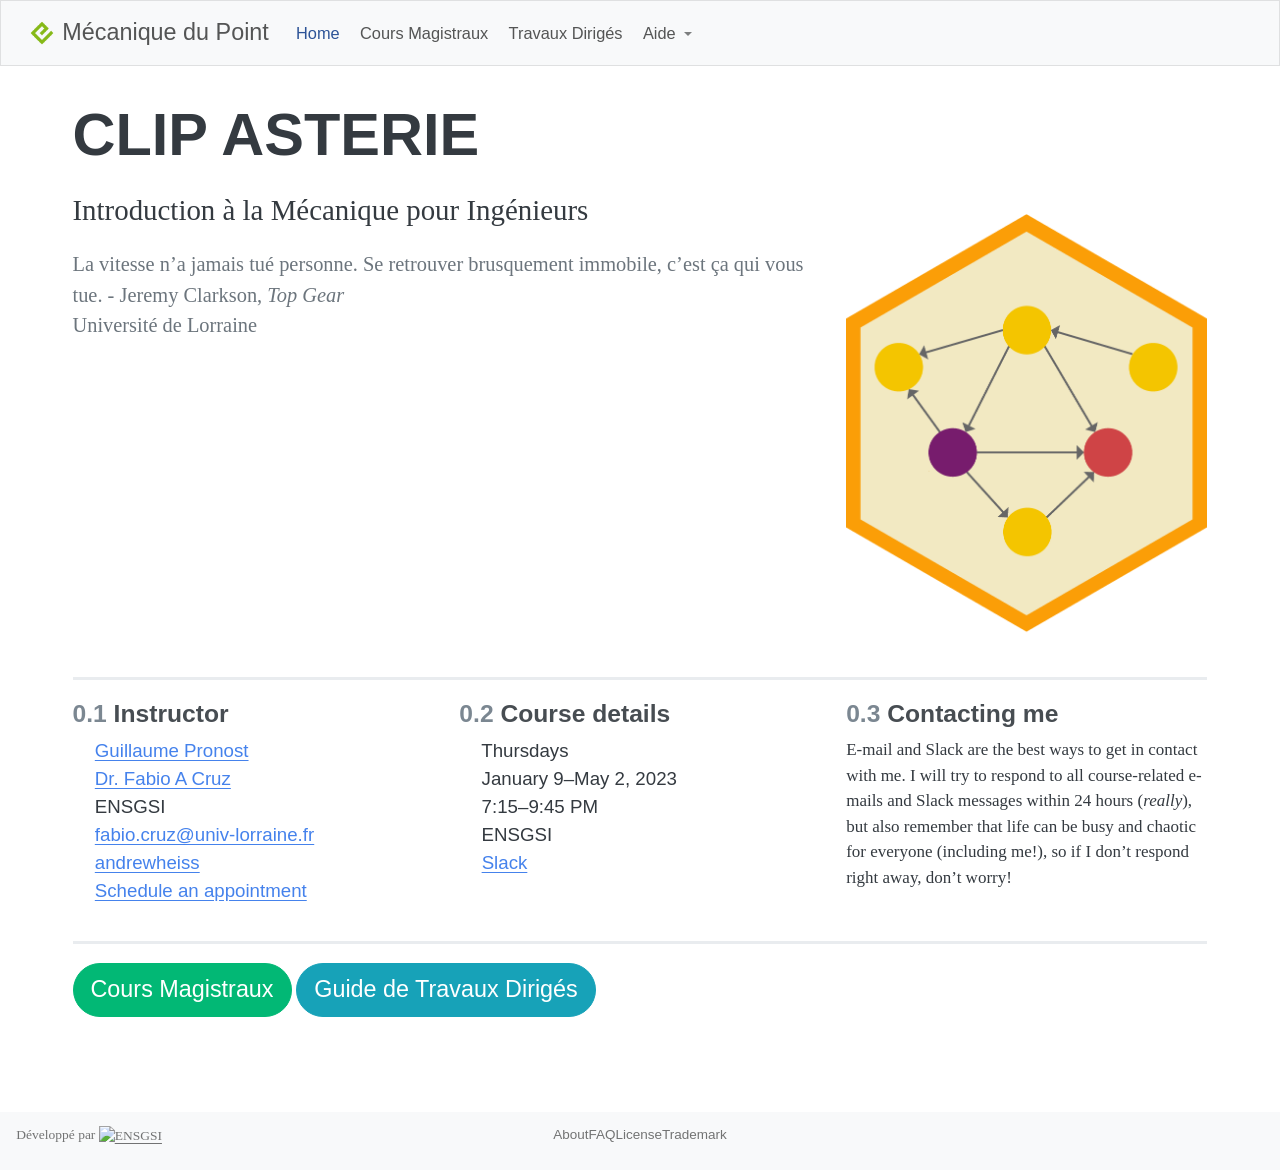
==== docs/index.html @ 72ef1704 "hello world" ====
<!DOCTYPE html>
<html xmlns="http://www.w3.org/1999/xhtml" lang="en" xml:lang="en"><head>

<meta charset="utf-8">
<meta name="generator" content="quarto-1.10.18">

<meta name="viewport" content="width=device-width, initial-scale=1.0, user-scalable=yes">


<title>CLIP ASTERIE – Mécanique du Point</title>
<style>
/* Default styles provided by pandoc.
** See https://pandoc.org/MANUAL.html#variables-for-html for config info.
*/
span.smallcaps{font-variant: small-caps;}
div.columns{display: flex; gap: 1.5em;}
div.column{flex: auto;}
@media screen {
div.columns{gap: min(4vw, 1.5em);}
div.column{overflow-x: auto;}
}
div.hanging-indent{margin-left: 1.5em; text-indent: -1.5em;}
ul.task-list{list-style: none;}
ul.task-list li input[type="checkbox"] {
  width: 0.8em;
  margin: 0 0.8em 0.2em -1em; /* quarto-specific, see https://github.com/quarto-dev/quarto-cli/issues/4556 */ 
  vertical-align: middle;
}
</style>


<script src="site_libs/quarto-nav/quarto-nav.js"></script>
<script src="site_libs/quarto-nav/headroom.min.js"></script>
<script src="site_libs/clipboard/clipboard.min.js"></script>
<script src="site_libs/quarto-search/autocomplete.umd.js"></script>
<script src="site_libs/quarto-search/fuse.min.js"></script>
<script src="site_libs/quarto-search/quarto-search.js"></script>
<meta name="quarto:offset" content="./">
<script src="site_libs/quarto-html/quarto.js" type="module"></script>
<script src="site_libs/quarto-html/tabsets/tabsets.js" type="module"></script>
<script src="site_libs/quarto-html/popper.min.js"></script>
<script src="site_libs/quarto-html/tippy.umd.min.js"></script>
<script src="site_libs/quarto-html/anchor.min.js"></script>
<link href="site_libs/quarto-html/tippy.css" rel="stylesheet">
<link href="site_libs/quarto-html/quarto-syntax-highlighting-64a204ab8560d761af7679ceaba22944.css" rel="stylesheet" id="quarto-text-highlighting-styles">
<script src="site_libs/bootstrap/bootstrap.min.js"></script>
<link href="site_libs/bootstrap/bootstrap-icons.css" rel="stylesheet">
<link href="site_libs/bootstrap/bootstrap-a97b7566ed80122a2d2501afb84cc02a.min.css" rel="stylesheet" append-hash="true" id="quarto-bootstrap" data-mode="light">
<link href="site_libs/quarto-contrib/fontawesome6-0.1.0/all.css" rel="stylesheet">
<link href="site_libs/quarto-contrib/fontawesome6-0.1.0/latex-fontsize.css" rel="stylesheet">
<script id="quarto-search-options" type="application/json">{
  "location": "navbar",
  "copy-button": false,
  "collapse-after": 3,
  "panel-placement": "end",
  "type": "overlay",
  "limit": 50,
  "keyboard-shortcut": [
    "f",
    "/",
    "s"
  ],
  "language": {
    "search-no-results-text": "No results",
    "search-matching-documents-text": "matching documents",
    "search-copy-link-title": "Copy link to search",
    "search-hide-matches-text": "Hide additional matches",
    "search-more-match-text": "more match in this document",
    "search-more-matches-text": "more matches in this document",
    "search-clear-button-title": "Clear",
    "search-text-placeholder": "",
    "search-detached-cancel-button-title": "Cancel",
    "search-submit-button-title": "Submit",
    "search-label": "Search"
  }
}</script>
<script>
window.MathJax = {
  loader: {
    load: ['[tex]/physics']
  },
  tex: {
    packages: {'[+]': ['physics']}
  }
};
</script>    


</head>

<body class="nav-fixed quarto-light">

<div id="quarto-search-results"></div>
  <header id="quarto-header" class="headroom fixed-top">
    <nav class="navbar navbar-expand-lg " data-bs-theme="dark">
      <div class="navbar-container container-fluid">
      <div class="navbar-brand-container mx-auto">
    <a href="./index.html" class="navbar-brand navbar-brand-logo">
    <img src="./cover.png" alt="Quarto logo." class="navbar-logo light-content">
    <img src="./cover.png" alt="Quarto logo." class="navbar-logo dark-content">
    </a>
    <a class="navbar-brand" href="./index.html">
    <span class="navbar-title">Mécanique du Point</span>
    </a>
  </div>
            <div id="quarto-search" class="" title="Search"></div>
          <button class="navbar-toggler" type="button" data-bs-toggle="collapse" data-bs-target="#navbarCollapse" aria-controls="navbarCollapse" role="menu" aria-expanded="false" aria-label="Toggle navigation" onclick="if (window.quartoToggleHeadroom) { window.quartoToggleHeadroom(); }">
  <span class="navbar-toggler-icon"></span>
</button>
          <div class="collapse navbar-collapse" id="navbarCollapse">
            <ul class="navbar-nav navbar-nav-scroll me-auto">
  <li class="nav-item">
    <a class="nav-link active" href="./index.html" aria-current="page"> 
<span class="menu-text">Home</span></a>
  </li>  
  <li class="nav-item">
    <a class="nav-link" href="./CM.html"> 
<span class="menu-text">Cours Magistraux</span></a>
  </li>  
  <li class="nav-item">
    <a class="nav-link" href="./TD.html"> 
<span class="menu-text">Travaux Dirigés</span></a>
  </li>  
  <li class="nav-item dropdown ">
    <a class="nav-link dropdown-toggle" href="#" id="nav-menu-aide" role="link" data-bs-toggle="dropdown" aria-expanded="false">
 <span class="menu-text">Aide</span>
    </a>
    <ul class="dropdown-menu" aria-labelledby="nav-menu-aide">    
        <li class="dropdown-header">Report un Erreur</li>
        <li class="dropdown-header">Demandez une Question</li>
        <li class="dropdown-header">FAQ</li>
    </ul>
  </li>
</ul>
          </div> <!-- /navcollapse -->
            <div class="quarto-navbar-tools">
    <a href="https://twitter.com/fabbiocrux" title="Quarto Twitter" class="quarto-navigation-tool px-1" aria-label="Quarto Twitter"><i class="bi bi-twitter"></i></a>
    <a href="https://github.com/fabbiocrux/MdP" title="MdP GitHub" class="quarto-navigation-tool px-1" aria-label="MdP GitHub"><i class="bi bi-github"></i></a>
</div>
      </div> <!-- /container-fluid -->
    </nav>
</header>
<!-- content -->
<div id="quarto-content" class="quarto-container page-columns page-rows-contents page-layout-full page-navbar">
<!-- sidebar -->
<!-- margin-sidebar -->
    <div id="quarto-margin-sidebar" class="sidebar margin-sidebar zindex-bottom">
        
    </div>
<!-- main -->
<main class="content column-page" id="quarto-document-content"><header id="title-block-header" class="quarto-title-block"><h1 class="course-title title display-7">
             CLIP ASTERIE
         </h1></header>

<div class="grid title-block">
     <div class="course-details-title-block g-col-12 g-col-sm-8 order-2 order-sm-1 text-center text-sm-start">
         
         <div class="course-subtitle">
             <p>Introduction à la Mécanique pour Ingénieurs</p>
         </div>
         <div class="course-meta">
             <p></p><p>La vitesse n’a jamais tué personne. Se retrouver brusquement immobile, c’est ça qui vous tue. - Jeremy Clarkson, <em>Top Gear</em><br> Université de Lorraine</p><p></p>
         </div>
     </div>
     <div class="g-col-12 g-col-sm-4 order-1 order-sm-2">
       <div class="grid" style="--bs-columns: 5;">
         <div class="g-col-1 g-col-sm-0"></div>
         <div class="g-col-3 g-col-sm-5"><img src="./assets/img/logo-mdp.png" class="img-fluid"></div>
         <div class="g-col-1 g-col-sm-0"></div>
       </div>
     </div>
 </div>


<div class="hero-banner">
<div class="content-block">
<div class="hero-text">
<div class="grid course-details">
<section id="instructor" class="level3 g-col-12 g-col-sm-6 g-col-md-4" data-number="0.1">
<h3 data-number="0.1" class="anchored" data-anchor-id="instructor"><span class="header-section-number">0.1</span> Instructor</h3>
<ul>
<li><i class="fa-solid fa-user" aria-label="user"></i> &nbsp; <a href="https://www.andrewheiss.com">Guillaume Pronost</a></li>
<li><i class="fa-solid fa-user" aria-label="user"></i> &nbsp; <a href="https://www.andrewheiss.com">Dr.&nbsp;Fabio A Cruz</a></li>
<li><i class="fa-solid fa-university" aria-label="university"></i> &nbsp; ENSGSI</li>
<li><i class="fa-solid fa-envelope" aria-label="envelope"></i> &nbsp; <a href="mailto:fabio.cruz@univ-lorraine.fr">fabio.cruz@univ-lorraine.fr</a></li>
<li><i class="fa-brands fa-twitter" aria-label="twitter"></i> &nbsp; <a href="https://www.twitter.com/andrewheiss">andrewheiss</a></li>
<li><i class="fa-solid fa-calendar-check" aria-label="calendar-check"></i> &nbsp; <a href="https://calendly.com/andrewheiss/">Schedule an appointment</a></li>
</ul>
</section>
<section id="course-details" class="level3 g-col-12 g-col-sm-6 g-col-md-4" data-number="0.2">
<h3 data-number="0.2" class="anchored" data-anchor-id="course-details"><span class="header-section-number">0.2</span> Course details</h3>
<ul>
<li><i class="fa-solid fa-calendar" aria-label="calendar"></i> &nbsp; Thursdays</li>
<li><i class="fa-solid fa-calendar-alt" aria-label="calendar-alt"></i> &nbsp; January 9–May 2, 2023</li>
<li><i class="fa-solid fa-clock" aria-label="clock"></i> &nbsp; 7:15–9:45 PM</li>
<li><i class="fa-solid fa-location-dot" aria-label="location-dot"></i> &nbsp; ENSGSI</li>
<li><i class="fa-brands fa-slack" aria-label="slack"></i> &nbsp; <a href="https://gsuevalsp2023.slack.com">Slack</a></li>
</ul>
</section>
<section id="contacting-me" class="level3 g-col-12 g-col-md-4 contact-policy" data-number="0.3">
<h3 data-number="0.3" class="anchored" data-anchor-id="contacting-me"><span class="header-section-number">0.3</span> Contacting me</h3>
<p>E-mail and Slack are the best ways to get in contact with me. I will try to respond to all course-related e-mails and Slack messages within 24 hours (<em>really</em>), but also remember that life can be busy and chaotic for everyone (including me!), so if I don’t respond right away, don’t worry!</p>
</section>
</div>
<div class="hero-buttons">
<p><a href="CM/" class="btn-action-primary btn-action btn btn-success btn-lg" role="button">Cours Magistraux</a> <a href="TD/" id="btn-guide" class="btn-action btn btn-info btn-lg" role="button">Guide de Travaux Dirigés</a></p>
</div>
</div>
<div class="hero-animation">

</div>
</div>
</div>



<a onclick="window.scrollTo(0, 0); return false;" role="button" id="quarto-back-to-top"><i class="bi bi-arrow-up"></i> Back to top</a></main> <!-- /main -->
<script id="quarto-html-after-body" type="application/javascript">
  window.document.addEventListener("DOMContentLoaded", function (event) {
    const icon = "";
    const anchorJS = new window.AnchorJS();
    anchorJS.options = {
      placement: 'right',
      icon: icon
    };
    anchorJS.add('.anchored');
    const isCodeAnnotation = (el) => {
      for (const clz of el.classList) {
        if (clz.startsWith('code-annotation-')) {                     
          return true;
        }
      }
      return false;
    }
    const onCopySuccess = function(e) {
      // button target
      const button = e.trigger;
      // don't keep focus
      button.blur();
      // flash "checked"
      button.classList.add('code-copy-button-checked');
      var currentTitle = button.getAttribute("title");
      button.setAttribute("title", "Copied!");
      let tooltip;
      if (window.bootstrap) {
        button.setAttribute("data-bs-toggle", "tooltip");
        button.setAttribute("data-bs-placement", "left");
        button.setAttribute("data-bs-title", "Copied!");
        tooltip = new bootstrap.Tooltip(button, 
          { trigger: "manual", 
            customClass: "code-copy-button-tooltip",
            offset: [0, -8]});
        tooltip.show();    
      }
      setTimeout(function() {
        if (tooltip) {
          tooltip.hide();
          button.removeAttribute("data-bs-title");
          button.removeAttribute("data-bs-toggle");
          button.removeAttribute("data-bs-placement");
        }
        button.setAttribute("title", currentTitle);
        button.classList.remove('code-copy-button-checked');
      }, 1000);
      // clear code selection
      e.clearSelection();
    }
    const getTextToCopy = function(trigger) {
      const outerScaffold = trigger.parentElement.cloneNode(true);
      const codeEl = outerScaffold.querySelector('code');
      for (const childEl of codeEl.children) {
        if (isCodeAnnotation(childEl)) {
          childEl.remove();
        }
      }
      return codeEl.innerText;
    }
    const clipboard = new window.ClipboardJS('.code-copy-button:not([data-in-quarto-modal])', {
      text: getTextToCopy
    });
    clipboard.on('success', onCopySuccess);
    if (window.document.getElementById('quarto-embedded-source-code-modal')) {
      const clipboardModal = new window.ClipboardJS('.code-copy-button[data-in-quarto-modal]', {
        text: getTextToCopy,
        container: window.document.getElementById('quarto-embedded-source-code-modal')
      });
      clipboardModal.on('success', onCopySuccess);
    }
      var localhostRegex = new RegExp(/^(?:http|https):\/\/localhost\:?[0-9]*\//);
      var mailtoRegex = new RegExp(/^mailto:/);
        var filterRegex = new RegExp('/' + window.location.host + '/');
      var isInternal = (href) => {
          return filterRegex.test(href) || localhostRegex.test(href) || mailtoRegex.test(href);
      }
      // Inspect non-navigation links and adorn them if external
     var links = window.document.querySelectorAll('a[href]:not(.nav-link):not(.navbar-brand):not(.toc-action):not(.sidebar-link):not(.sidebar-item-toggle):not(.pagination-link):not(.no-external):not([aria-hidden]):not(.dropdown-item):not(.quarto-navigation-tool):not(.about-link)');
      for (var i=0; i<links.length; i++) {
        const link = links[i];
        if (!isInternal(link.href)) {
          // undo the damage that might have been done by quarto-nav.js in the case of
          // links that we want to consider external
          if (link.dataset.originalHref !== undefined) {
            link.href = link.dataset.originalHref;
          }
        }
      }
    function tippyHover(el, contentFn, onTriggerFn, onUntriggerFn) {
      const config = {
        allowHTML: true,
        maxWidth: 500,
        delay: 100,
        arrow: false,
        appendTo: function(el) {
            return el.parentElement;
        },
        interactive: true,
        interactiveBorder: 10,
        theme: 'quarto',
        placement: 'bottom-start',
      };
      if (contentFn) {
        config.content = contentFn;
      }
      if (onTriggerFn) {
        config.onTrigger = onTriggerFn;
      }
      if (onUntriggerFn) {
        config.onUntrigger = onUntriggerFn;
      }
      window.tippy(el, config); 
    }
    const noterefs = window.document.querySelectorAll('a[role="doc-noteref"]');
    for (var i=0; i<noterefs.length; i++) {
      const ref = noterefs[i];
      tippyHover(ref, function() {
        // use id or data attribute instead here
        let href = ref.getAttribute('data-footnote-href') || ref.getAttribute('href');
        try { href = new URL(href).hash; } catch {}
        const id = href.replace(/^#\/?/, "");
        const note = window.document.getElementById(id);
        if (note) {
          return note.innerHTML;
        } else {
          return "";
        }
      });
    }
    const xrefs = window.document.querySelectorAll('a.quarto-xref');
    const processXRef = (id, note) => {
      // Strip column container classes
      const stripColumnClz = (el) => {
        el.classList.remove("page-full", "page-columns");
        if (el.children) {
          for (const child of el.children) {
            stripColumnClz(child);
          }
        }
      }
      stripColumnClz(note)
      if (id === null || id.startsWith('sec-')) {
        // Special case sections, only their first couple elements
        const container = document.createElement("div");
        if (note.children && note.children.length > 2) {
          container.appendChild(note.children[0].cloneNode(true));
          for (let i = 1; i < note.children.length; i++) {
            const child = note.children[i];
            if (child.tagName === "P" && child.innerText === "") {
              continue;
            } else {
              container.appendChild(child.cloneNode(true));
              break;
            }
          }
          if (window.Quarto?.typesetMath) {
            window.Quarto.typesetMath(container);
          }
          return container.innerHTML
        } else {
          if (window.Quarto?.typesetMath) {
            window.Quarto.typesetMath(note);
          }
          return note.innerHTML;
        }
      } else {
        // Remove any anchor links if they are present
        const anchorLink = note.querySelector('a.anchorjs-link');
        if (anchorLink) {
          anchorLink.remove();
        }
        if (window.Quarto?.typesetMath) {
          window.Quarto.typesetMath(note);
        }
        if (note.classList.contains("callout")) {
          return note.outerHTML;
        } else {
          return note.innerHTML;
        }
      }
    }
    for (var i=0; i<xrefs.length; i++) {
      const xref = xrefs[i];
      tippyHover(xref, undefined, function(instance) {
        instance.disable();
        let url = xref.getAttribute('href');
        let hash = undefined; 
        if (url.startsWith('#')) {
          hash = url;
        } else {
          try { hash = new URL(url).hash; } catch {}
        }
        if (hash) {
          const id = hash.replace(/^#\/?/, "");
          const note = window.document.getElementById(id);
          if (note !== null) {
            try {
              const html = processXRef(id, note.cloneNode(true));
              instance.setContent(html);
            } finally {
              instance.enable();
              instance.show();
            }
          } else {
            // See if we can fetch this
            fetch(url.split('#')[0])
            .then(res => res.text())
            .then(html => {
              const parser = new DOMParser();
              const htmlDoc = parser.parseFromString(html, "text/html");
              const note = htmlDoc.getElementById(id);
              if (note !== null) {
                const html = processXRef(id, note);
                instance.setContent(html);
              } 
            }).finally(() => {
              instance.enable();
              instance.show();
            });
          }
        } else {
          // See if we can fetch a full url (with no hash to target)
          // This is a special case and we should probably do some content thinning / targeting
          fetch(url)
          .then(res => res.text())
          .then(html => {
            const parser = new DOMParser();
            const htmlDoc = parser.parseFromString(html, "text/html");
            const note = htmlDoc.querySelector('main.content');
            if (note !== null) {
              // This should only happen for chapter cross references
              // (since there is no id in the URL)
              // remove the first header
              if (note.children.length > 0 && note.children[0].tagName === "HEADER") {
                note.children[0].remove();
              }
              const html = processXRef(null, note);
              instance.setContent(html);
            } 
          }).finally(() => {
            instance.enable();
            instance.show();
          });
        }
      }, function(instance) {
      });
    }
        let selectedAnnoteEl;
        const selectorForAnnotation = ( cell, annotation) => {
          let cellAttr = 'data-code-cell="' + cell + '"';
          let lineAttr = 'data-code-annotation="' +  annotation + '"';
          const selector = 'span[' + cellAttr + '][' + lineAttr + ']';
          return selector;
        }
        const selectCodeLines = (annoteEl) => {
          const doc = window.document;
          const targetCell = annoteEl.getAttribute("data-target-cell");
          const targetAnnotation = annoteEl.getAttribute("data-target-annotation");
          const annoteSpan = window.document.querySelector(selectorForAnnotation(targetCell, targetAnnotation));
          const lines = annoteSpan.getAttribute("data-code-lines").split(",");
          const lineIds = lines.map((line) => {
            return targetCell + "-" + line;
          })
          let top = null;
          let height = null;
          let parent = null;
          if (lineIds.length > 0) {
              //compute the position of the single el (top and bottom and make a div)
              const el = window.document.getElementById(lineIds[0]);
              top = el.offsetTop;
              height = el.offsetHeight;
              parent = el.parentElement.parentElement;
            if (lineIds.length > 1) {
              const lastEl = window.document.getElementById(lineIds[lineIds.length - 1]);
              const bottom = lastEl.offsetTop + lastEl.offsetHeight;
              height = bottom - top;
            }
            if (top !== null && height !== null && parent !== null) {
              // cook up a div (if necessary) and position it 
              let div = window.document.getElementById("code-annotation-line-highlight");
              if (div === null) {
                div = window.document.createElement("div");
                div.setAttribute("id", "code-annotation-line-highlight");
                div.style.position = 'absolute';
                parent.appendChild(div);
              }
              div.style.top = top - 2 + "px";
              div.style.height = height + 4 + "px";
              div.style.left = 0;
              let gutterDiv = window.document.getElementById("code-annotation-line-highlight-gutter");
              if (gutterDiv === null) {
                gutterDiv = window.document.createElement("div");
                gutterDiv.setAttribute("id", "code-annotation-line-highlight-gutter");
                gutterDiv.style.position = 'absolute';
                const codeCell = window.document.getElementById(targetCell);
                const gutter = codeCell.querySelector('.code-annotation-gutter');
                gutter.appendChild(gutterDiv);
              }
              gutterDiv.style.top = top - 2 + "px";
              gutterDiv.style.height = height + 4 + "px";
            }
            selectedAnnoteEl = annoteEl;
          }
        };
        const unselectCodeLines = () => {
          const elementsIds = ["code-annotation-line-highlight", "code-annotation-line-highlight-gutter"];
          elementsIds.forEach((elId) => {
            const div = window.document.getElementById(elId);
            if (div) {
              div.remove();
            }
          });
          selectedAnnoteEl = undefined;
        };
          // Handle positioning of the toggle
      window.addEventListener(
        "resize",
        throttle(() => {
          elRect = undefined;
          if (selectedAnnoteEl) {
            selectCodeLines(selectedAnnoteEl);
          }
        }, 10)
      );
      function throttle(fn, ms) {
      let throttle = false;
      let timer;
        return (...args) => {
          if(!throttle) { // first call gets through
              fn.apply(this, args);
              throttle = true;
          } else { // all the others get throttled
              if(timer) clearTimeout(timer); // cancel #2
              timer = setTimeout(() => {
                fn.apply(this, args);
                timer = throttle = false;
              }, ms);
          }
        };
      }
        // Attach click handler to the DT
        const annoteDls = window.document.querySelectorAll('dt[data-target-cell]');
        for (const annoteDlNode of annoteDls) {
          annoteDlNode.addEventListener('click', (event) => {
            const clickedEl = event.target;
            if (clickedEl !== selectedAnnoteEl) {
              unselectCodeLines();
              const activeEl = window.document.querySelector('dt[data-target-cell].code-annotation-active');
              if (activeEl) {
                activeEl.classList.remove('code-annotation-active');
              }
              selectCodeLines(clickedEl);
              clickedEl.classList.add('code-annotation-active');
            } else {
              // Unselect the line
              unselectCodeLines();
              clickedEl.classList.remove('code-annotation-active');
            }
          });
        }
    const findCites = (el) => {
      const parentEl = el.parentElement;
      if (parentEl) {
        const cites = parentEl.dataset.cites;
        if (cites) {
          return {
            el,
            cites: cites.split(' ')
          };
        } else {
          return findCites(el.parentElement)
        }
      } else {
        return undefined;
      }
    };
    var bibliorefs = window.document.querySelectorAll('a[role="doc-biblioref"]');
    for (var i=0; i<bibliorefs.length; i++) {
      const ref = bibliorefs[i];
      const citeInfo = findCites(ref);
      if (citeInfo) {
        tippyHover(citeInfo.el, function() {
          var popup = window.document.createElement('div');
          citeInfo.cites.forEach(function(cite) {
            var citeDiv = window.document.createElement('div');
            citeDiv.classList.add('hanging-indent');
            citeDiv.classList.add('csl-entry');
            var biblioDiv = window.document.getElementById('ref-' + cite);
            if (biblioDiv) {
              citeDiv.innerHTML = biblioDiv.innerHTML;
            }
            popup.appendChild(citeDiv);
          });
          return popup.innerHTML;
        });
      }
    }
  });
  </script>
</div> <!-- /content -->
<footer class="footer">
  <div class="nav-footer">
    <div class="nav-footer-left">
<p>Développé par <a href="https://www.ensgsi.univ-lorraine.fr/"><img src="https://raw.githubusercontent.com/fabbiocrux/Figures/main/Logos/ENSGSI/2022/Lorraine%20INP%20ENSGSI%20RS%20(couleur%2C%20CMJN).png" class="img-fluid" alt="ENSGSI" width="65"></a></p>
</div>   
    <div class="nav-footer-center">
      <ul class="footer-items list-unstyled">
    <li class="nav-item">
 About
  </li>  
    <li class="nav-item">
 FAQ
  </li>  
    <li class="nav-item">
 License
  </li>  
    <li class="nav-item">
 Trademark
  </li>  
</ul>
    </div>
    <div class="nav-footer-right">
      <ul class="footer-items list-unstyled">
    <li class="nav-item compact">
    <a class="nav-link" href="https://twitter.com/fabbiocrux">
      <i class="bi bi-twitter" role="img" aria-label="Quarto Twitter">
</i> 
    </a>
  </li>  
    <li class="nav-item compact">
    <a class="nav-link" href="https://github.com/quarto-dev/quarto-cli">
      <i class="bi bi-github" role="img" aria-label="Quarto GitHub">
</i> 
    </a>
  </li>  
    <li class="nav-item compact">
    <a class="nav-link" href="https://quarto.org/docs/blog/index.xml">
      <i class="bi bi-rss" role="img" aria-label="Quarto Blog RSS">
</i> 
    </a>
  </li>  
</ul>
    </div>
  </div>
</footer>




</body></html>
---- docs/site_libs/quarto-html/tippy.css ----
.tippy-box[data-animation=fade][data-state=hidden]{opacity:0}[data-tippy-root]{max-width:calc(100vw - 10px)}.tippy-box{position:relative;background-color:#333;color:#fff;border-radius:4px;font-size:14px;line-height:1.4;white-space:normal;outline:0;transition-property:transform,visibility,opacity}.tippy-box[data-placement^=top]>.tippy-arrow{bottom:0}.tippy-box[data-placement^=top]>.tippy-arrow:before{bottom:-7px;left:0;border-width:8px 8px 0;border-top-color:initial;transform-origin:center top}.tippy-box[data-placement^=bottom]>.tippy-arrow{top:0}.tippy-box[data-placement^=bottom]>.tippy-arrow:before{top:-7px;left:0;border-width:0 8px 8px;border-bottom-color:initial;transform-origin:center bottom}.tippy-box[data-placement^=left]>.tippy-arrow{right:0}.tippy-box[data-placement^=left]>.tippy-arrow:before{border-width:8px 0 8px 8px;border-left-color:initial;right:-7px;transform-origin:center left}.tippy-box[data-placement^=right]>.tippy-arrow{left:0}.tippy-box[data-placement^=right]>.tippy-arrow:before{left:-7px;border-width:8px 8px 8px 0;border-right-color:initial;transform-origin:center right}.tippy-box[data-inertia][data-state=visible]{transition-timing-function:cubic-bezier(.54,1.5,.38,1.11)}.tippy-arrow{width:16px;height:16px;color:#333}.tippy-arrow:before{content:"";position:absolute;border-color:transparent;border-style:solid}.tippy-content{position:relative;padding:5px 9px;z-index:1}
---- docs/site_libs/quarto-html/quarto-syntax-highlighting-64a204ab8560d761af7679ceaba22944.css ----
/* quarto syntax highlight colors */
:root {
  --quarto-hl-ot-color: #003B4F;
  --quarto-hl-at-color: #657422;
  --quarto-hl-ss-color: #20794D;
  --quarto-hl-an-color: #5E5E5E;
  --quarto-hl-fu-color: #4758AB;
  --quarto-hl-st-color: #20794D;
  --quarto-hl-cf-color: #003B4F;
  --quarto-hl-op-color: #5E5E5E;
  --quarto-hl-er-color: #AD0000;
  --quarto-hl-bn-color: #AD0000;
  --quarto-hl-al-color: #AD0000;
  --quarto-hl-va-color: #111111;
  --quarto-hl-bu-color: inherit;
  --quarto-hl-ex-color: inherit;
  --quarto-hl-pp-color: #AD0000;
  --quarto-hl-in-color: #5E5E5E;
  --quarto-hl-vs-color: #20794D;
  --quarto-hl-wa-color: #5E5E5E;
  --quarto-hl-do-color: #5E5E5E;
  --quarto-hl-im-color: #00769E;
  --quarto-hl-ch-color: #20794D;
  --quarto-hl-dt-color: #AD0000;
  --quarto-hl-fl-color: #AD0000;
  --quarto-hl-co-color: #5E5E5E;
  --quarto-hl-cv-color: #5E5E5E;
  --quarto-hl-cn-color: #8f5902;
  --quarto-hl-sc-color: #5E5E5E;
  --quarto-hl-dv-color: #AD0000;
  --quarto-hl-kw-color: #003B4F;
}

/* other quarto variables */
:root {
  --quarto-font-monospace: SFMono-Regular, Menlo, Monaco, Consolas, "Liberation Mono", "Courier New", monospace;
}

/* syntax highlight based on Pandoc's rules */
pre > code.sourceCode > span {
  color: #003B4F;
}

code.sourceCode > span {
  color: #003B4F;
}

div.sourceCode,
div.sourceCode pre.sourceCode {
  color: #003B4F;
}

/* Normal */
code span {
  color: #003B4F;
}

/* Alert */
code span.al {
  color: #AD0000;
  font-style: inherit;
}

/* Annotation */
code span.an {
  color: #5E5E5E;
  font-style: inherit;
}

/* Attribute */
code span.at {
  color: #657422;
  font-style: inherit;
}

/* BaseN */
code span.bn {
  color: #AD0000;
  font-style: inherit;
}

/* BuiltIn */
code span.bu {
  font-style: inherit;
}

/* ControlFlow */
code span.cf {
  color: #003B4F;
  font-weight: bold;
  font-style: inherit;
}

/* Char */
code span.ch {
  color: #20794D;
  font-style: inherit;
}

/* Constant */
code span.cn {
  color: #8f5902;
  font-style: inherit;
}

/* Comment */
code span.co {
  color: #5E5E5E;
  font-style: inherit;
}

/* CommentVar */
code span.cv {
  color: #5E5E5E;
  font-style: italic;
}

/* Documentation */
code span.do {
  color: #5E5E5E;
  font-style: italic;
}

/* DataType */
code span.dt {
  color: #AD0000;
  font-style: inherit;
}

/* DecVal */
code span.dv {
  color: #AD0000;
  font-style: inherit;
}

/* Error */
code span.er {
  color: #AD0000;
  font-style: inherit;
}

/* Extension */
code span.ex {
  font-style: inherit;
}

/* Float */
code span.fl {
  color: #AD0000;
  font-style: inherit;
}

/* Function */
code span.fu {
  color: #4758AB;
  font-style: inherit;
}

/* Import */
code span.im {
  color: #00769E;
  font-style: inherit;
}

/* Information */
code span.in {
  color: #5E5E5E;
  font-style: inherit;
}

/* Keyword */
code span.kw {
  color: #003B4F;
  font-weight: bold;
  font-style: inherit;
}

/* Operator */
code span.op {
  color: #5E5E5E;
  font-style: inherit;
}

/* Other */
code span.ot {
  color: #003B4F;
  font-style: inherit;
}

/* Preprocessor */
code span.pp {
  color: #AD0000;
  font-style: inherit;
}

/* SpecialChar */
code span.sc {
  color: #5E5E5E;
  font-style: inherit;
}

/* SpecialString */
code span.ss {
  color: #20794D;
  font-style: inherit;
}

/* String */
code span.st {
  color: #20794D;
  font-style: inherit;
}

/* Variable */
code span.va {
  color: #111111;
  font-style: inherit;
}

/* VerbatimString */
code span.vs {
  color: #20794D;
  font-style: inherit;
}

/* Warning */
code span.wa {
  color: #5E5E5E;
  font-style: italic;
}

.prevent-inlining {
  content: "</";
}

/*# sourceMappingURL=9d8d5bb603a83b8298b89080a598c93b.css.map */
---- docs/site_libs/quarto-contrib/fontawesome6-0.1.0/latex-fontsize.css ----
.fa-tiny {
  font-size: 0.5em;
}
.fa-scriptsize {
  font-size: 0.7em;
}
.fa-footnotesize {
  font-size: 0.8em;
}
.fa-small {
  font-size: 0.9em;
}
.fa-normalsize {
  font-size: 1em;
}
.fa-large {
  font-size: 1.2em;
}
.fa-Large {
  font-size: 1.5em;
}
.fa-LARGE {
  font-size: 1.75em;
}
.fa-huge {
  font-size: 2em;
}
.fa-Huge {
  font-size: 2.5em;
}
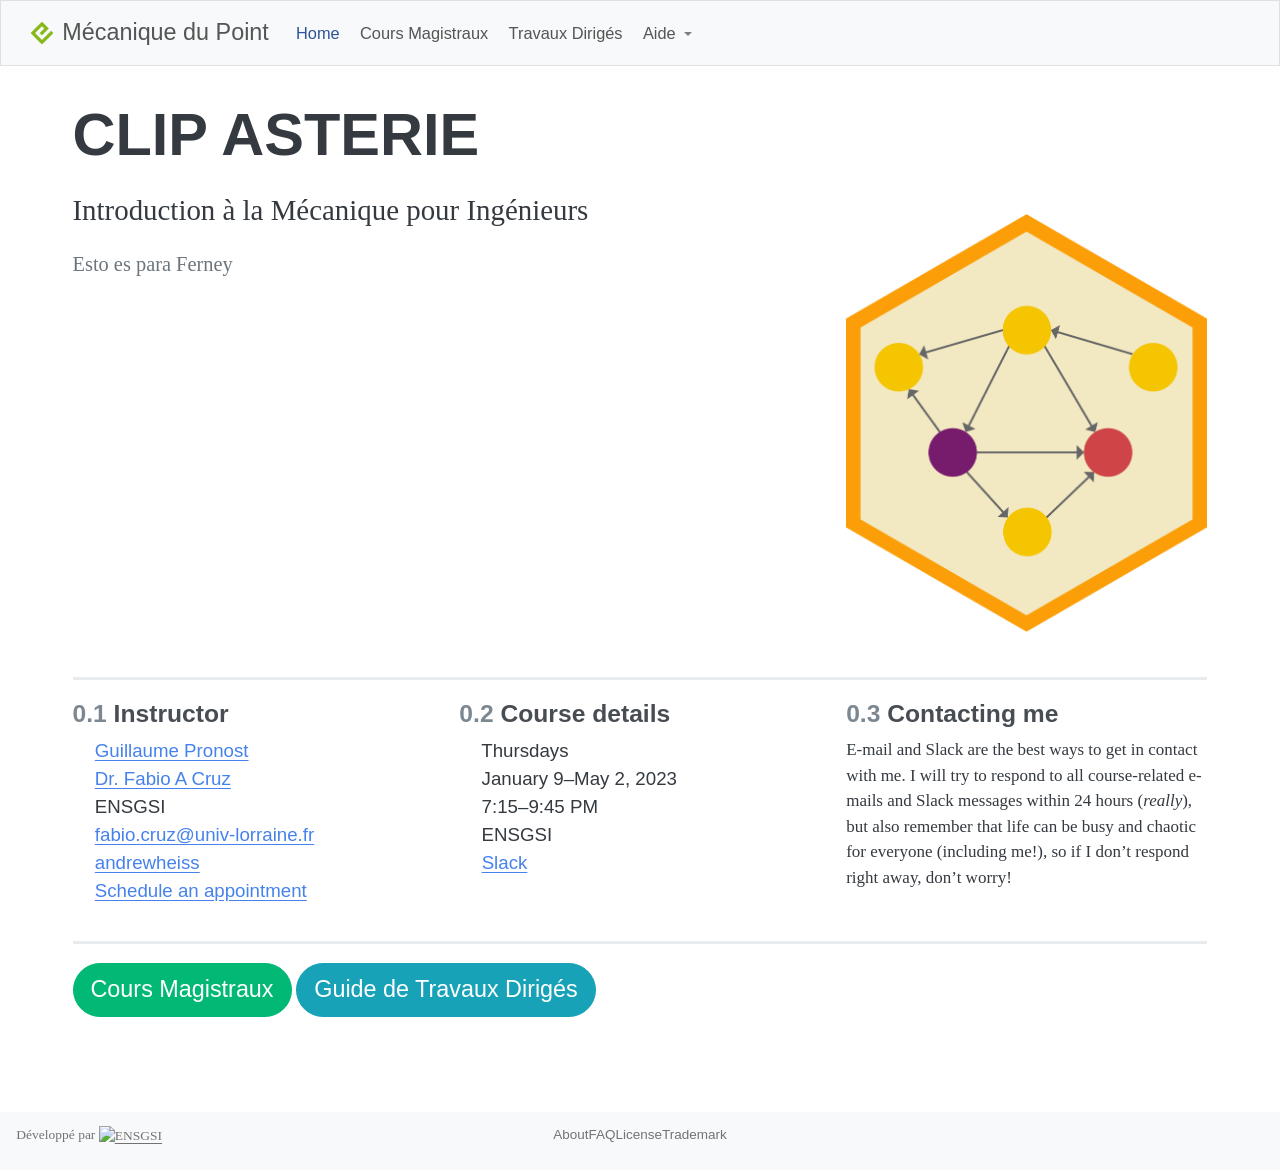
==== commit 4183ef04: "probandole a ferney" ====
--- a/docs/index.html
+++ b/docs/index.html
@@ -159,7 +159,7 @@
              <p>Introduction à la Mécanique pour Ingénieurs</p>
          </div>
          <div class="course-meta">
-             <p></p><p>La vitesse n’a jamais tué personne. Se retrouver brusquement immobile, c’est ça qui vous tue. - Jeremy Clarkson, <em>Top Gear</em><br> Université de Lorraine</p><p></p>
+             <p></p><p>Esto es para Ferney</p><p></p>
          </div>
      </div>
      <div class="g-col-12 g-col-sm-4 order-1 order-sm-2">
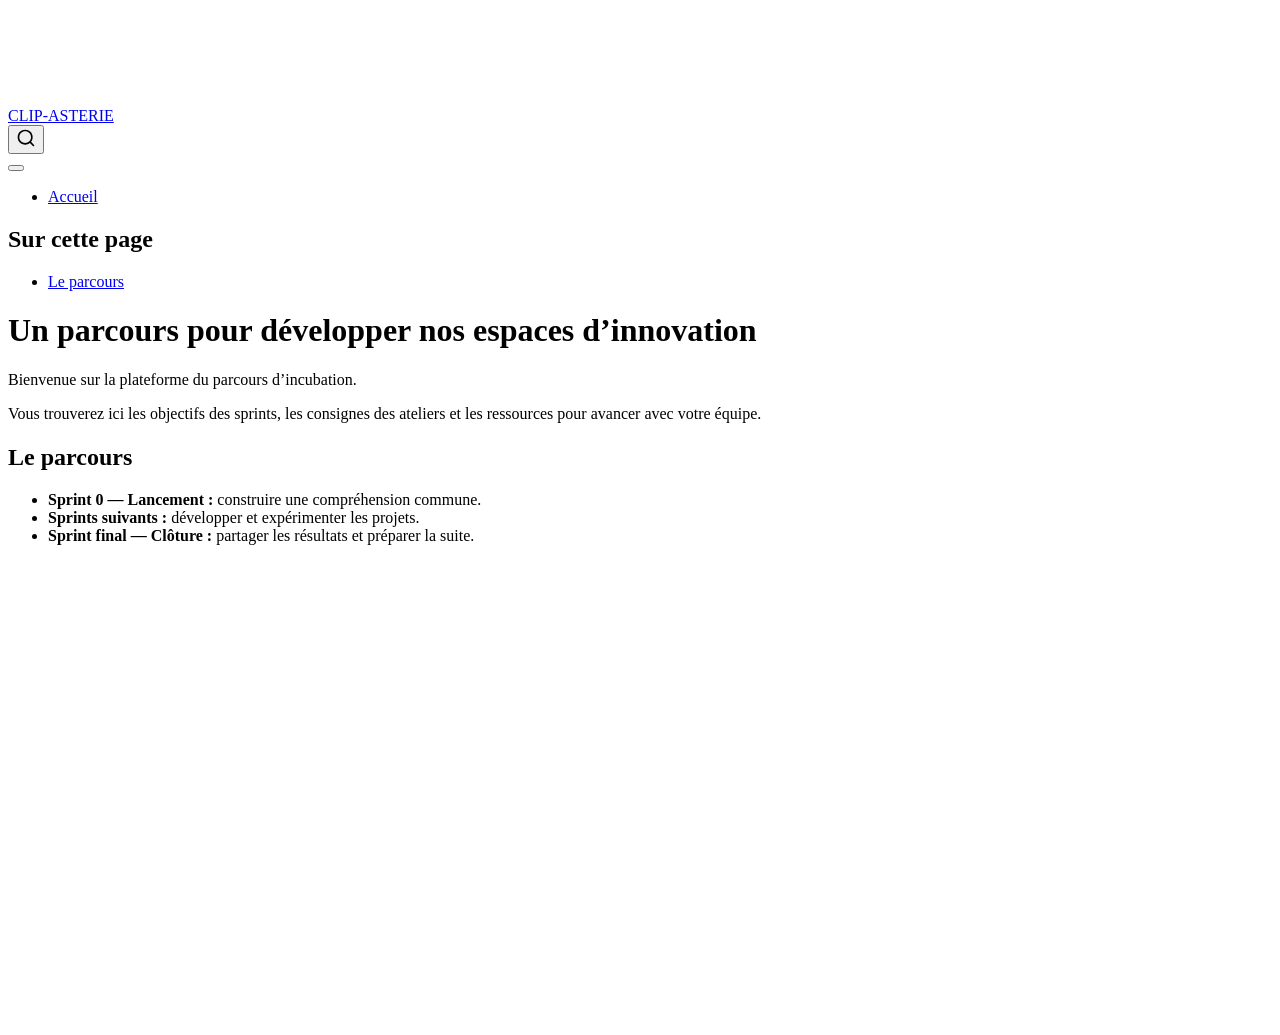
==== commit 1497ddc1: "Broken website - checkpoint before rebuilding" ====
--- a/docs/index.html
+++ b/docs/index.html
@@ -1,5 +1,5 @@
 <!DOCTYPE html>
-<html xmlns="http://www.w3.org/1999/xhtml" lang="en" xml:lang="en"><head>
+<html xmlns="http://www.w3.org/1999/xhtml" lang="fr" xml:lang="fr"><head>
 
 <meta charset="utf-8">
 <meta name="generator" content="quarto-1.10.18">
@@ -7,7 +7,7 @@
 <meta name="viewport" content="width=device-width, initial-scale=1.0, user-scalable=yes">
 
 
-<title>CLIP ASTERIE – Mécanique du Point</title>
+<title>Un parcours pour développer nos espaces d’innovation – CLIP-ASTERIE</title>
 <style>
 /* Default styles provided by pandoc.
 ** See https://pandoc.org/MANUAL.html#variables-for-html for config info.
@@ -45,9 +45,7 @@
 <link href="site_libs/quarto-html/quarto-syntax-highlighting-64a204ab8560d761af7679ceaba22944.css" rel="stylesheet" id="quarto-text-highlighting-styles">
 <script src="site_libs/bootstrap/bootstrap.min.js"></script>
 <link href="site_libs/bootstrap/bootstrap-icons.css" rel="stylesheet">
-<link href="site_libs/bootstrap/bootstrap-a97b7566ed80122a2d2501afb84cc02a.min.css" rel="stylesheet" append-hash="true" id="quarto-bootstrap" data-mode="light">
-<link href="site_libs/quarto-contrib/fontawesome6-0.1.0/all.css" rel="stylesheet">
-<link href="site_libs/quarto-contrib/fontawesome6-0.1.0/latex-fontsize.css" rel="stylesheet">
+<link href="site_libs/bootstrap/bootstrap-e5f91ad3aecf1eb9d35c53ff38ad6c57.min.css" rel="stylesheet" append-hash="true" id="quarto-bootstrap" data-mode="light">
 <script id="quarto-search-options" type="application/json">{
   "location": "navbar",
   "copy-button": false,
@@ -60,30 +58,21 @@
     "/",
     "s"
   ],
+  "show-item-context": false,
   "language": {
-    "search-no-results-text": "No results",
-    "search-matching-documents-text": "matching documents",
-    "search-copy-link-title": "Copy link to search",
-    "search-hide-matches-text": "Hide additional matches",
-    "search-more-match-text": "more match in this document",
-    "search-more-matches-text": "more matches in this document",
-    "search-clear-button-title": "Clear",
+    "search-no-results-text": "Pas de résultats",
+    "search-matching-documents-text": "documents trouvés",
+    "search-copy-link-title": "Copier le lien vers la recherche",
+    "search-hide-matches-text": "Cacher les correspondances additionnelles",
+    "search-more-match-text": "correspondance de plus dans ce document",
+    "search-more-matches-text": "correspondances de plus dans ce document",
+    "search-clear-button-title": "Effacer",
     "search-text-placeholder": "",
-    "search-detached-cancel-button-title": "Cancel",
-    "search-submit-button-title": "Submit",
-    "search-label": "Search"
+    "search-detached-cancel-button-title": "Annuler",
+    "search-submit-button-title": "Envoyer",
+    "search-label": "Recherche"
   }
 }</script>
-<script>
-window.MathJax = {
-  loader: {
-    load: ['[tex]/physics']
-  },
-  tex: {
-    packages: {'[+]': ['physics']}
-  }
-};
-</script>    
 
 
 </head>
@@ -95,126 +84,76 @@
     <nav class="navbar navbar-expand-lg " data-bs-theme="dark">
       <div class="navbar-container container-fluid">
       <div class="navbar-brand-container mx-auto">
-    <a href="./index.html" class="navbar-brand navbar-brand-logo">
-    <img src="./cover.png" alt="Quarto logo." class="navbar-logo light-content">
-    <img src="./cover.png" alt="Quarto logo." class="navbar-logo dark-content">
-    </a>
     <a class="navbar-brand" href="./index.html">
-    <span class="navbar-title">Mécanique du Point</span>
+    <span class="navbar-title">CLIP-ASTERIE</span>
     </a>
   </div>
-            <div id="quarto-search" class="" title="Search"></div>
-          <button class="navbar-toggler" type="button" data-bs-toggle="collapse" data-bs-target="#navbarCollapse" aria-controls="navbarCollapse" role="menu" aria-expanded="false" aria-label="Toggle navigation" onclick="if (window.quartoToggleHeadroom) { window.quartoToggleHeadroom(); }">
+            <div id="quarto-search" class="" title="Recherche"></div>
+          <button class="navbar-toggler" type="button" data-bs-toggle="collapse" data-bs-target="#navbarCollapse" aria-controls="navbarCollapse" role="menu" aria-expanded="false" aria-label="Basculer la navigation" onclick="if (window.quartoToggleHeadroom) { window.quartoToggleHeadroom(); }">
   <span class="navbar-toggler-icon"></span>
 </button>
           <div class="collapse navbar-collapse" id="navbarCollapse">
             <ul class="navbar-nav navbar-nav-scroll me-auto">
   <li class="nav-item">
     <a class="nav-link active" href="./index.html" aria-current="page"> 
-<span class="menu-text">Home</span></a>
+<span class="menu-text">Accueil</span></a>
   </li>  
-  <li class="nav-item">
-    <a class="nav-link" href="./CM.html"> 
-<span class="menu-text">Cours Magistraux</span></a>
-  </li>  
-  <li class="nav-item">
-    <a class="nav-link" href="./TD.html"> 
-<span class="menu-text">Travaux Dirigés</span></a>
-  </li>  
-  <li class="nav-item dropdown ">
-    <a class="nav-link dropdown-toggle" href="#" id="nav-menu-aide" role="link" data-bs-toggle="dropdown" aria-expanded="false">
- <span class="menu-text">Aide</span>
-    </a>
-    <ul class="dropdown-menu" aria-labelledby="nav-menu-aide">    
-        <li class="dropdown-header">Report un Erreur</li>
-        <li class="dropdown-header">Demandez une Question</li>
-        <li class="dropdown-header">FAQ</li>
-    </ul>
-  </li>
 </ul>
           </div> <!-- /navcollapse -->
             <div class="quarto-navbar-tools">
-    <a href="https://twitter.com/fabbiocrux" title="Quarto Twitter" class="quarto-navigation-tool px-1" aria-label="Quarto Twitter"><i class="bi bi-twitter"></i></a>
-    <a href="https://github.com/fabbiocrux/MdP" title="MdP GitHub" class="quarto-navigation-tool px-1" aria-label="MdP GitHub"><i class="bi bi-github"></i></a>
 </div>
       </div> <!-- /container-fluid -->
     </nav>
 </header>
 <!-- content -->
-<div id="quarto-content" class="quarto-container page-columns page-rows-contents page-layout-full page-navbar">
+<div id="quarto-content" class="quarto-container page-columns page-rows-contents page-layout-article page-navbar">
 <!-- sidebar -->
 <!-- margin-sidebar -->
-    <div id="quarto-margin-sidebar" class="sidebar margin-sidebar zindex-bottom">
-        
+    <div id="quarto-margin-sidebar" class="sidebar margin-sidebar">
+        <nav id="TOC" role="doc-toc" class="toc-active">
+    <h2 id="toc-title">Sur cette page</h2>
+   
+  <ul>
+  <li><a href="#le-parcours" id="toc-le-parcours" class="nav-link active" data-scroll-target="#le-parcours">Le parcours</a></li>
+  </ul>
+</nav>
     </div>
 <!-- main -->
-<main class="content column-page" id="quarto-document-content"><header id="title-block-header" class="quarto-title-block"><h1 class="course-title title display-7">
-             CLIP ASTERIE
-         </h1></header>
-
-<div class="grid title-block">
-     <div class="course-details-title-block g-col-12 g-col-sm-8 order-2 order-sm-1 text-center text-sm-start">
-         
-         <div class="course-subtitle">
-             <p>Introduction à la Mécanique pour Ingénieurs</p>
-         </div>
-         <div class="course-meta">
-             <p></p><p>Esto es para Ferney</p><p></p>
-         </div>
-     </div>
-     <div class="g-col-12 g-col-sm-4 order-1 order-sm-2">
-       <div class="grid" style="--bs-columns: 5;">
-         <div class="g-col-1 g-col-sm-0"></div>
-         <div class="g-col-3 g-col-sm-5"><img src="./assets/img/logo-mdp.png" class="img-fluid"></div>
-         <div class="g-col-1 g-col-sm-0"></div>
-       </div>
-     </div>
- </div>
-
-
-<div class="hero-banner">
-<div class="content-block">
-<div class="hero-text">
-<div class="grid course-details">
-<section id="instructor" class="level3 g-col-12 g-col-sm-6 g-col-md-4" data-number="0.1">
-<h3 data-number="0.1" class="anchored" data-anchor-id="instructor"><span class="header-section-number">0.1</span> Instructor</h3>
+<main class="content" id="quarto-document-content">
+
+<header id="title-block-header" class="quarto-title-block default">
+<div class="quarto-title">
+<h1 class="title">Un parcours pour développer nos espaces d’innovation</h1>
+</div>
+
+
+
+<div class="quarto-title-meta">
+
+    
+  
+    
+  </div>
+  
+
+
+</header>
+
+
+<p>Bienvenue sur la plateforme du parcours d’incubation.</p>
+<p>Vous trouverez ici les objectifs des sprints, les consignes des ateliers et les ressources pour avancer avec votre équipe.</p>
+<section id="le-parcours" class="level2">
+<h2 class="anchored" data-anchor-id="le-parcours">Le parcours</h2>
 <ul>
-<li><i class="fa-solid fa-user" aria-label="user"></i> &nbsp; <a href="https://www.andrewheiss.com">Guillaume Pronost</a></li>
-<li><i class="fa-solid fa-user" aria-label="user"></i> &nbsp; <a href="https://www.andrewheiss.com">Dr.&nbsp;Fabio A Cruz</a></li>
-<li><i class="fa-solid fa-university" aria-label="university"></i> &nbsp; ENSGSI</li>
-<li><i class="fa-solid fa-envelope" aria-label="envelope"></i> &nbsp; <a href="mailto:fabio.cruz@univ-lorraine.fr">fabio.cruz@univ-lorraine.fr</a></li>
-<li><i class="fa-brands fa-twitter" aria-label="twitter"></i> &nbsp; <a href="https://www.twitter.com/andrewheiss">andrewheiss</a></li>
-<li><i class="fa-solid fa-calendar-check" aria-label="calendar-check"></i> &nbsp; <a href="https://calendly.com/andrewheiss/">Schedule an appointment</a></li>
+<li><strong>Sprint 0 — Lancement :</strong> construire une compréhension commune.</li>
+<li><strong>Sprints suivants :</strong> développer et expérimenter les projets.</li>
+<li><strong>Sprint final — Clôture :</strong> partager les résultats et préparer la suite.</li>
 </ul>
+
+
 </section>
-<section id="course-details" class="level3 g-col-12 g-col-sm-6 g-col-md-4" data-number="0.2">
-<h3 data-number="0.2" class="anchored" data-anchor-id="course-details"><span class="header-section-number">0.2</span> Course details</h3>
-<ul>
-<li><i class="fa-solid fa-calendar" aria-label="calendar"></i> &nbsp; Thursdays</li>
-<li><i class="fa-solid fa-calendar-alt" aria-label="calendar-alt"></i> &nbsp; January 9–May 2, 2023</li>
-<li><i class="fa-solid fa-clock" aria-label="clock"></i> &nbsp; 7:15–9:45 PM</li>
-<li><i class="fa-solid fa-location-dot" aria-label="location-dot"></i> &nbsp; ENSGSI</li>
-<li><i class="fa-brands fa-slack" aria-label="slack"></i> &nbsp; <a href="https://gsuevalsp2023.slack.com">Slack</a></li>
-</ul>
-</section>
-<section id="contacting-me" class="level3 g-col-12 g-col-md-4 contact-policy" data-number="0.3">
-<h3 data-number="0.3" class="anchored" data-anchor-id="contacting-me"><span class="header-section-number">0.3</span> Contacting me</h3>
-<p>E-mail and Slack are the best ways to get in contact with me. I will try to respond to all course-related e-mails and Slack messages within 24 hours (<em>really</em>), but also remember that life can be busy and chaotic for everyone (including me!), so if I don’t respond right away, don’t worry!</p>
-</section>
-</div>
-<div class="hero-buttons">
-<p><a href="CM/" class="btn-action-primary btn-action btn btn-success btn-lg" role="button">Cours Magistraux</a> <a href="TD/" id="btn-guide" class="btn-action btn btn-info btn-lg" role="button">Guide de Travaux Dirigés</a></p>
-</div>
-</div>
-<div class="hero-animation">
-
-</div>
-</div>
-</div>
-
-
-
-<a onclick="window.scrollTo(0, 0); return false;" role="button" id="quarto-back-to-top"><i class="bi bi-arrow-up"></i> Back to top</a></main> <!-- /main -->
+
+</main> <!-- /main -->
 <script id="quarto-html-after-body" type="application/javascript">
   window.document.addEventListener("DOMContentLoaded", function (event) {
     const icon = "";
@@ -240,12 +179,12 @@
       // flash "checked"
       button.classList.add('code-copy-button-checked');
       var currentTitle = button.getAttribute("title");
-      button.setAttribute("title", "Copied!");
+      button.setAttribute("title", "Copié");
       let tooltip;
       if (window.bootstrap) {
         button.setAttribute("data-bs-toggle", "tooltip");
         button.setAttribute("data-bs-placement", "left");
-        button.setAttribute("data-bs-title", "Copied!");
+        button.setAttribute("data-bs-title", "Copié");
         tooltip = new bootstrap.Tooltip(button, 
           { trigger: "manual", 
             customClass: "code-copy-button-tooltip",
@@ -616,51 +555,6 @@
   });
   </script>
 </div> <!-- /content -->
-<footer class="footer">
-  <div class="nav-footer">
-    <div class="nav-footer-left">
-<p>Développé par <a href="https://www.ensgsi.univ-lorraine.fr/"><img src="https://raw.githubusercontent.com/fabbiocrux/Figures/main/Logos/ENSGSI/2022/Lorraine%20INP%20ENSGSI%20RS%20(couleur%2C%20CMJN).png" class="img-fluid" alt="ENSGSI" width="65"></a></p>
-</div>   
-    <div class="nav-footer-center">
-      <ul class="footer-items list-unstyled">
-    <li class="nav-item">
- About
-  </li>  
-    <li class="nav-item">
- FAQ
-  </li>  
-    <li class="nav-item">
- License
-  </li>  
-    <li class="nav-item">
- Trademark
-  </li>  
-</ul>
-    </div>
-    <div class="nav-footer-right">
-      <ul class="footer-items list-unstyled">
-    <li class="nav-item compact">
-    <a class="nav-link" href="https://twitter.com/fabbiocrux">
-      <i class="bi bi-twitter" role="img" aria-label="Quarto Twitter">
-</i> 
-    </a>
-  </li>  
-    <li class="nav-item compact">
-    <a class="nav-link" href="https://github.com/quarto-dev/quarto-cli">
-      <i class="bi bi-github" role="img" aria-label="Quarto GitHub">
-</i> 
-    </a>
-  </li>  
-    <li class="nav-item compact">
-    <a class="nav-link" href="https://quarto.org/docs/blog/index.xml">
-      <i class="bi bi-rss" role="img" aria-label="Quarto Blog RSS">
-</i> 
-    </a>
-  </li>  
-</ul>
-    </div>
-  </div>
-</footer>
 
 
 
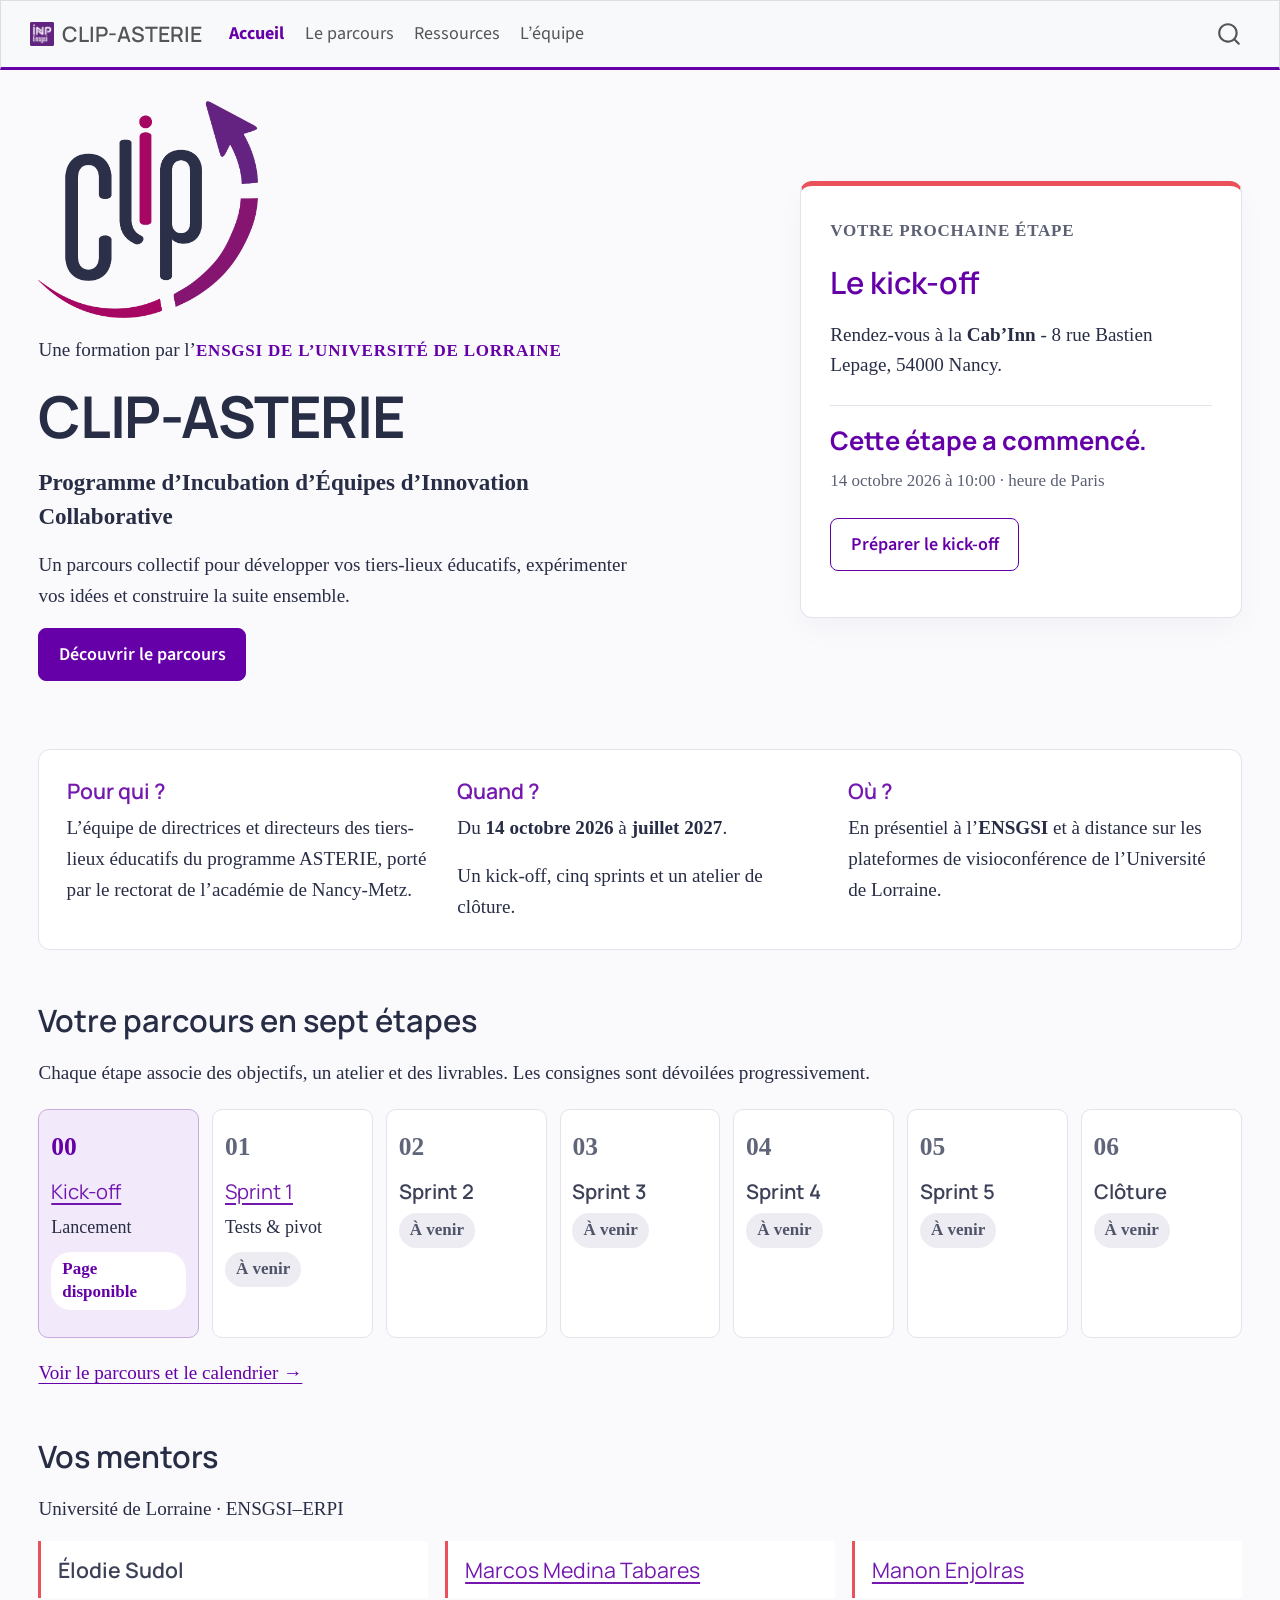
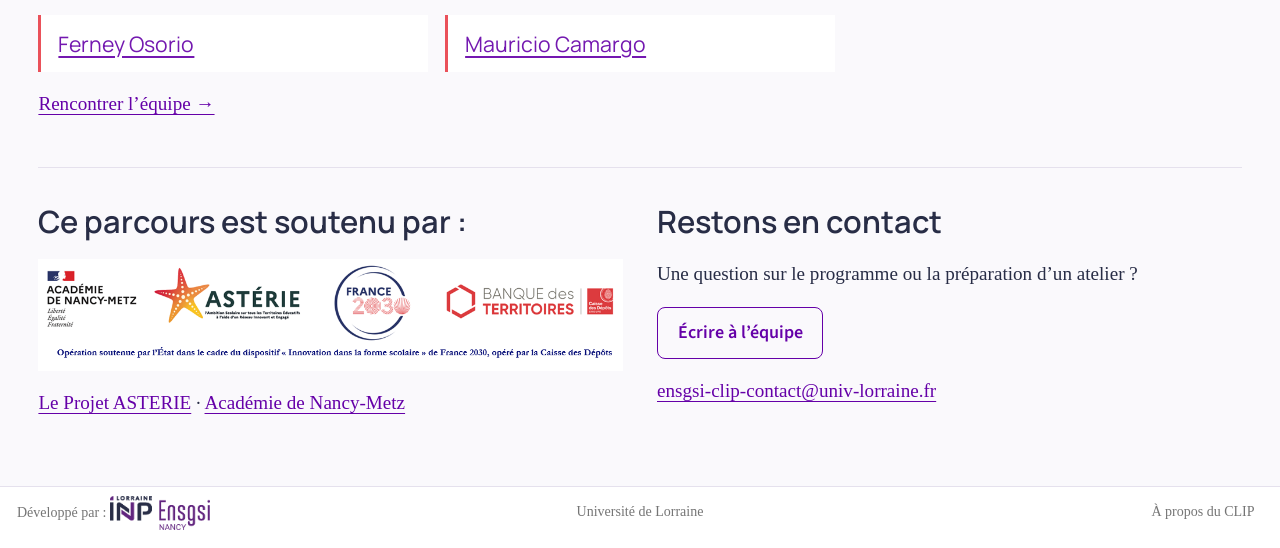
==== commit 489e78a6: "Adding timer" ====
--- a/docs/index.html
+++ b/docs/index.html
@@ -7,7 +7,7 @@
 <meta name="viewport" content="width=device-width, initial-scale=1.0, user-scalable=yes">
 
 
-<title>Un parcours pour développer nos espaces d’innovation – CLIP-ASTERIE</title>
+<title>Accueil — CLIP-ASTERIE – CLIP-ASTERIE</title>
 <style>
 /* Default styles provided by pandoc.
 ** See https://pandoc.org/MANUAL.html#variables-for-html for config info.
@@ -45,7 +45,7 @@
 <link href="site_libs/quarto-html/quarto-syntax-highlighting-64a204ab8560d761af7679ceaba22944.css" rel="stylesheet" id="quarto-text-highlighting-styles">
 <script src="site_libs/bootstrap/bootstrap.min.js"></script>
 <link href="site_libs/bootstrap/bootstrap-icons.css" rel="stylesheet">
-<link href="site_libs/bootstrap/bootstrap-e5f91ad3aecf1eb9d35c53ff38ad6c57.min.css" rel="stylesheet" append-hash="true" id="quarto-bootstrap" data-mode="light">
+<link href="site_libs/bootstrap/bootstrap-b596b68b80e24b0afe9c230c55773479.min.css" rel="stylesheet" append-hash="true" id="quarto-bootstrap" data-mode="light">
 <script id="quarto-search-options" type="application/json">{
   "location": "navbar",
   "copy-button": false,
@@ -58,7 +58,6 @@
     "/",
     "s"
   ],
-  "show-item-context": false,
   "language": {
     "search-no-results-text": "Pas de résultats",
     "search-matching-documents-text": "documents trouvés",
@@ -75,15 +74,20 @@
 }</script>
 
 
+<link rel="stylesheet" href="assets/styles.css">
 </head>
 
-<body class="nav-fixed quarto-light">
+<body class="nav-fixed clip-home fullcontent quarto-light">
 
 <div id="quarto-search-results"></div>
   <header id="quarto-header" class="headroom fixed-top">
     <nav class="navbar navbar-expand-lg " data-bs-theme="dark">
       <div class="navbar-container container-fluid">
       <div class="navbar-brand-container mx-auto">
+    <a href="./index.html" class="navbar-brand navbar-brand-logo">
+    <img src="./assets/images/icon-ensgsi.png" alt="" class="navbar-logo light-content">
+    <img src="./assets/images/icon-ensgsi.png" alt="" class="navbar-logo dark-content">
+    </a>
     <a class="navbar-brand" href="./index.html">
     <span class="navbar-title">CLIP-ASTERIE</span>
     </a>
@@ -98,6 +102,18 @@
     <a class="nav-link active" href="./index.html" aria-current="page"> 
 <span class="menu-text">Accueil</span></a>
   </li>  
+  <li class="nav-item">
+    <a class="nav-link" href="./parcours/index.html"> 
+<span class="menu-text">Le parcours</span></a>
+  </li>  
+  <li class="nav-item">
+    <a class="nav-link" href="./ressources/index.html"> 
+<span class="menu-text">Ressources</span></a>
+  </li>  
+  <li class="nav-item">
+    <a class="nav-link" href="./equipe.html"> 
+<span class="menu-text">L’équipe</span></a>
+  </li>  
 </ul>
           </div> <!-- /navcollapse -->
             <div class="quarto-navbar-tools">
@@ -106,54 +122,156 @@
     </nav>
 </header>
 <!-- content -->
-<div id="quarto-content" class="quarto-container page-columns page-rows-contents page-layout-article page-navbar">
+<div id="quarto-content" class="quarto-container page-layout-custom page-navbar">
 <!-- sidebar -->
 <!-- margin-sidebar -->
-    <div id="quarto-margin-sidebar" class="sidebar margin-sidebar">
-        <nav id="TOC" role="doc-toc" class="toc-active">
-    <h2 id="toc-title">Sur cette page</h2>
-   
-  <ul>
-  <li><a href="#le-parcours" id="toc-le-parcours" class="nav-link active" data-scroll-target="#le-parcours">Le parcours</a></li>
-  </ul>
-</nav>
-    </div>
 <!-- main -->
-<main class="content" id="quarto-document-content">
-
-<header id="title-block-header" class="quarto-title-block default">
-<div class="quarto-title">
-<h1 class="title">Un parcours pour développer nos espaces d’innovation</h1>
-</div>
-
-
-
-<div class="quarto-title-meta">
-
-    
-  
-    
-  </div>
-  
-
-
-</header>
-
-
-<p>Bienvenue sur la plateforme du parcours d’incubation.</p>
-<p>Vous trouverez ici les objectifs des sprints, les consignes des ateliers et les ressources pour avancer avec votre équipe.</p>
-<section id="le-parcours" class="level2">
-<h2 class="anchored" data-anchor-id="le-parcours">Le parcours</h2>
-<ul>
-<li><strong>Sprint 0 — Lancement :</strong> construire une compréhension commune.</li>
-<li><strong>Sprints suivants :</strong> développer et expérimenter les projets.</li>
-<li><strong>Sprint final — Clôture :</strong> partager les résultats et préparer la suite.</li>
-</ul>
-
-
-</section>
-
-</main> <!-- /main -->
+
+
+
+
+<div class="clip-shell">
+<div class="clip-hero">
+<div class="clip-intro">
+<p><img src="assets/images/logo-clip.png" class="clip-logo img-fluid" alt="Logo CLIP-ASTERIE"></p>
+<p>Une formation par l’<span class="clip-eyebrow">ENSGSI de l’Université de Lorraine</span></p>
+<section id="clip-asterie" class="level1">
+<h1>CLIP-ASTERIE</h1>
+<p><span class="clip-subtitle">Programme d’Incubation d’Équipes d’Innovation Collaborative</span></p>
+<p>Un parcours collectif pour développer vos tiers-lieux éducatifs, expérimenter vos idées et construire la suite ensemble.</p>
+<p><a href="./parcours/index.html" class="btn btn-primary">Découvrir le parcours</a></p>
+</section>
+</div>
+<div class="clip-next">
+<p><span class="clip-eyebrow">Votre prochaine étape</span></p>
+<section id="le-kick-off" class="level2">
+<h2 data-anchor-id="le-kick-off">Le kick-off</h2>
+<p>Rendez-vous à la <strong>Cab’Inn</strong> - 8 rue Bastien Lepage, 54000 Nancy.</p>
+<div class="clip-countdown" data-deadline="2026-10-14T10:00:00+02:00" data-timezone="Europe/Paris">
+<div class="clip-countdown-value" role="timer" aria-live="off" aria-label="Temps restant avant la prochaine étape">
+Date à confirmer
+</div>
+<p class="clip-countdown-date">
+</p>
+<p><noscript>Consultez la page de l’étape pour connaître sa date.</noscript></p>
+</div>
+<p><a href="./parcours/kickoff.html" class="btn btn-outline-primary">Préparer le kick-off</a></p>
+</section>
+</div>
+</div>
+<div class="clip-facts">
+<section id="pour-qui" class="level3 clip-fact">
+<h3 data-anchor-id="pour-qui">Pour qui ?</h3>
+<p>L’équipe de directrices et directeurs des tiers-lieux éducatifs du programme ASTERIE, porté par le rectorat de l’académie de Nancy-Metz.</p>
+</section>
+<section id="quand" class="level3 clip-fact">
+<h3 data-anchor-id="quand">Quand ?</h3>
+<p>Du <strong>14 octobre 2026</strong> à <strong>juillet 2027</strong>.</p>
+<p>Un kick-off, cinq sprints et un atelier de clôture.</p>
+</section>
+<section id="où" class="level3 clip-fact">
+<h3 data-anchor-id="où">Où ?</h3>
+<p>En présentiel à l’<strong>ENSGSI</strong> et à distance sur les plateformes de visioconférence de l’Université de Lorraine.</p>
+</section>
+</div>
+<section id="votre-parcours-en-sept-étapes" class="level2 clip-section">
+<h2 data-anchor-id="votre-parcours-en-sept-étapes">Votre parcours en sept étapes</h2>
+<p>Chaque étape associe des objectifs, un atelier et des livrables. Les consignes sont dévoilées progressivement.</p>
+<div class="clip-journey">
+<div class="clip-stage clip-stage-open">
+<p><span class="clip-step">00</span></p>
+<section id="kick-off" class="level3">
+<h3 data-anchor-id="kick-off"><a href="./parcours/kickoff.html">Kick-off</a></h3>
+<p>Lancement</p>
+<p><span class="clip-status">Page disponible</span></p>
+</section>
+</div>
+<div class="clip-stage">
+<p><span class="clip-step">01</span></p>
+<section id="sprint-1" class="level3">
+<h3 data-anchor-id="sprint-1"><a href="./parcours/sprint1.html">Sprint 1</a></h3>
+<p>Tests &amp; pivot</p>
+<p><span class="clip-status">À venir</span></p>
+</section>
+</div>
+<div class="clip-stage">
+<p><span class="clip-step">02</span></p>
+<section id="sprint-2" class="level3">
+<h3 data-anchor-id="sprint-2">Sprint 2</h3>
+<p><span class="clip-status">À venir</span></p>
+</section>
+</div>
+<div class="clip-stage">
+<p><span class="clip-step">03</span></p>
+<section id="sprint-3" class="level3">
+<h3 data-anchor-id="sprint-3">Sprint 3</h3>
+<p><span class="clip-status">À venir</span></p>
+</section>
+</div>
+<div class="clip-stage">
+<p><span class="clip-step">04</span></p>
+<section id="sprint-4" class="level3">
+<h3 data-anchor-id="sprint-4">Sprint 4</h3>
+<p><span class="clip-status">À venir</span></p>
+</section>
+</div>
+<div class="clip-stage">
+<p><span class="clip-step">05</span></p>
+<section id="sprint-5" class="level3">
+<h3 data-anchor-id="sprint-5">Sprint 5</h3>
+<p><span class="clip-status">À venir</span></p>
+</section>
+</div>
+<div class="clip-stage">
+<p><span class="clip-step">06</span></p>
+<section id="clôture" class="level3">
+<h3 data-anchor-id="clôture">Clôture</h3>
+<p><span class="clip-status">À venir</span></p>
+</section>
+</div>
+</div>
+<p><a href="./parcours/index.html">Voir le parcours et le calendrier →</a></p>
+</section>
+<section id="vos-mentors" class="level2 clip-section">
+<h2 data-anchor-id="vos-mentors">Vos mentors</h2>
+<p>Université de Lorraine · ENSGSI–ERPI</p>
+<div class="clip-mentors">
+<section id="élodie-sudol" class="level3 clip-mentor">
+<h3 data-anchor-id="élodie-sudol">Élodie Sudol</h3>
+</section>
+<section id="marcos-medina-tabares" class="level3 clip-mentor">
+<h3 data-anchor-id="marcos-medina-tabares"><a href="https://erpi.univ-lorraine.fr/membre/marcos-medina-tabares/">Marcos Medina Tabares</a></h3>
+</section>
+<section id="manon-enjolras" class="level3 clip-mentor">
+<h3 data-anchor-id="manon-enjolras"><a href="https://ensgsi.univ-lorraine.fr/enseignant/manon-enjolras/">Manon Enjolras</a></h3>
+</section>
+<section id="ferney-osorio" class="level3 clip-mentor">
+<h3 data-anchor-id="ferney-osorio"><a href="https://ensgsi.univ-lorraine.fr/enseignant/ferney-osorio/">Ferney Osorio</a></h3>
+</section>
+<section id="mauricio-camargo" class="level3 clip-mentor">
+<h3 data-anchor-id="mauricio-camargo"><a href="https://ensgsi.univ-lorraine.fr/enseignant/mauricio-camargo/">Mauricio Camargo</a></h3>
+</section>
+</div>
+<p><a href="./equipe.html">Rencontrer l’équipe →</a></p>
+</section>
+<div class="clip-bottom">
+<section id="ce-parcours-est-soutenu-par" class="level2 clip-support">
+<h2 data-anchor-id="ce-parcours-est-soutenu-par">Ce parcours est soutenu par :</h2>
+<p><img src="assets/images/logo-asterie.png" class="img-fluid" alt="Programme ASTERIE" width="600"></p>
+<p><a href="https://www.ac-nancy-metz.fr/le-projet-asterie-125636">Le Projet ASTERIE</a> · <a href="https://www.ac-nancy-metz.fr/">Académie de Nancy-Metz</a></p>
+</section>
+<section id="restons-en-contact" class="level2 clip-contact">
+<h2 data-anchor-id="restons-en-contact">Restons en contact</h2>
+<p>Une question sur le programme ou la préparation d’un atelier ?</p>
+<p><a href="mailto:ensgsi-clip-contact@univ-lorraine.fr" class="btn btn-outline-primary">Écrire à l’équipe</a></p>
+<p><a href="mailto:ensgsi-clip-contact@univ-lorraine.fr">ensgsi-clip-contact@univ-lorraine.fr</a></p>
+</section>
+</div>
+</div>
+
+
+
+
 <script id="quarto-html-after-body" type="application/javascript">
   window.document.addEventListener("DOMContentLoaded", function (event) {
     const icon = "";
@@ -555,6 +673,86 @@
   });
   </script>
 </div> <!-- /content -->
+<footer class="footer">
+  <div class="nav-footer">
+    <div class="nav-footer-left">
+<p>Développé par : <a href="https://www.ensgsi.univ-lorraine.fr/"><img src="./assets/images/logo-ensgsi.png" class="img-fluid" alt="ENSGSI" width="100"></a></p>
+</div>   
+    <div class="nav-footer-center">
+      <ul class="footer-items list-unstyled">
+    <li class="nav-item">
+    <a class="nav-link" href="https://www.univ-lorraine.fr/">
+<p>Université de Lorraine</p>
+</a>
+  </li>  
+</ul>
+    </div>
+    <div class="nav-footer-right">
+      <ul class="footer-items list-unstyled">
+    <li class="nav-item">
+    <a class="nav-link" href="https://ensgsi.univ-lorraine.fr/partenaires/clip-programme-incubation-innovation-collaborative/">
+<p>À propos du CLIP</p>
+</a>
+  </li>  
+</ul>
+    </div>
+  </div>
+</footer>
+<style>
+.clip-countdown { margin: 1.4rem 0; border-top: 1px solid var(--clip-line, #e5e1ed); padding-top: 1rem; }
+.clip-countdown .clip-countdown-value { font-family: 'Manrope', Arial, sans-serif; font-size: clamp(1.125rem, 2vw, 1.5rem); font-weight: 700; line-height: 1.4; color: var(--clip-purple, #6500a8); font-variant-numeric: tabular-nums; }
+.clip-countdown .clip-countdown-date { font-size: 1rem; margin: .5rem 0 0; color: var(--clip-muted, #5c6074); }
+</style>
+<script>
+(() => {
+  function remainingText(deadline, now) {
+    const delta = deadline - now;
+    if (delta <= 0) return 'Cette étape a commencé.';
+    const minutes = Math.floor(delta / 60000);
+    if (minutes === 0) return 'Dans moins d’une minute';
+    const days = Math.floor(minutes / 1440);
+    const hours = Math.floor((minutes % 1440) / 60);
+    const mins = minutes % 60;
+    const parts = [];
+    if (days) parts.push(`${days} jour${days > 1 ? 's' : ''}`);
+    if (hours) parts.push(`${hours} h`);
+    if (mins) parts.push(`${mins} min`);
+    return 'Dans ' + parts.join(' · ');
+  }
+  function startCountdowns() {
+    document.querySelectorAll('.clip-countdown').forEach(box => {
+      const value = box.querySelector('.clip-countdown-value');
+      const date = box.querySelector('.clip-countdown-date');
+      if (!value || !date) return;
+      const raw = (box.dataset.deadline || '').trim();
+      if (!raw) { value.textContent = 'Date à confirmer'; return; }
+      // An explicit timezone offset avoids dependence on the visitor's timezone.
+      const isoWithOffset = /^\d{4}-\d{2}-\d{2}T\d{2}:\d{2}:\d{2}(?:Z|[+-]\d{2}:\d{2})$/;
+      const deadline = Date.parse(raw);
+      if (!isoWithOffset.test(raw) || !Number.isFinite(deadline)) {
+        value.textContent = 'Date à vérifier'; return;
+      }
+      const timeZone = box.dataset.timezone || 'Europe/Paris';
+      try {
+        date.textContent = new Intl.DateTimeFormat('fr-FR', {
+          dateStyle: 'long', timeStyle: 'short', timeZone
+        }).format(new Date(deadline)) + ' · heure de Paris';
+      } catch { value.textContent = 'Fuseau horaire à vérifier'; return; }
+      let timer;
+      function update() {
+        const now = Date.now();
+        value.textContent = remainingText(deadline, now);
+        if (now >= deadline && timer !== undefined) clearInterval(timer);
+      }
+      update();
+      if (Date.now() < deadline) timer = setInterval(update, 1000);
+    });
+  }
+  if (document.readyState === 'loading') {
+    document.addEventListener('DOMContentLoaded', startCountdowns, { once: true });
+  } else { startCountdowns(); }
+})();
+</script>
 
 
 
--- a/docs/assets/styles.css
+++ b/docs/assets/styles.css
@@ -0,0 +1,105 @@
+/* Webfonts with system fallbacks when offline. */
+@import url('https://fonts.googleapis.com/css2?family=Manrope:wght@600;700&family=Source+Sans+3:ital,wght@0,400;0,600;0,700;1,400;1,600&display=swap');
+
+:root {
+  --clip-purple: #6500a8;
+  --clip-purple-dark: #470078;
+  --clip-coral: #ea515a;
+  --clip-ink: #282d46;
+  --clip-muted: #5c6074;
+  --clip-paper: #faf9fc;
+  --clip-line: #e5e1ed;
+  --clip-soft: #f2eafa;
+  --bs-body-font-family: 'Source Sans 3', 'Segoe UI', Arial, sans-serif;
+  --bs-body-font-size: 1.125rem;
+  --bs-body-line-height: 1.6;
+  --bs-link-color: var(--clip-purple);
+  --bs-link-hover-color: var(--clip-purple-dark);
+}
+
+/* Relative sizes retain the reader's browser font-size preference. */
+html { font-size: 100%; }
+body {
+  font-family: var(--bs-body-font-family);
+  font-size: 1.125rem;
+  line-height: 1.6;
+  color: var(--clip-ink);
+}
+h1, h2, h3, h4, h5, h6, .navbar-brand {
+  font-family: 'Manrope', 'Segoe UI', Arial, sans-serif;
+  font-weight: 600;
+  line-height: 1.3;
+}
+h1 { font-size: clamp(2.125rem, 4vw, 3rem); }
+h2 { font-size: clamp(1.5rem, 2.4vw, 2rem); }
+h3 { font-size: 1.25rem; }
+.navbar-brand { font-size: 1.25rem; }
+.navbar .nav-link { font-size: 1.0625rem; }
+.nav-footer { font-size: 1rem; }
+#TOC { font-size: 1rem; }
+.clip-home h1 { font-weight: 700; }
+a { color: var(--clip-purple); text-underline-offset: .2em; }
+a:hover { color: var(--clip-purple-dark); }
+a:focus-visible { outline: 3px solid var(--clip-purple); outline-offset: 4px; }
+.navbar { border-bottom: 3px solid var(--clip-purple); }
+.navbar .nav-link.active { color: var(--clip-purple); font-weight: 700; }
+.btn { font-family: var(--bs-body-font-family); font-size: 1.0625rem; line-height: 1.4; border-radius: 8px; padding: .75rem 1.15rem; font-weight: 600; white-space: normal; }
+.btn-primary { background: var(--clip-purple); border-color: var(--clip-purple); color: #fff; }
+.btn-primary:hover, .btn-primary:focus-visible {
+  background: var(--clip-purple-dark); border-color: var(--clip-purple-dark); color: #fff;
+}
+.btn-outline-primary { color: var(--clip-purple); border-color: var(--clip-purple); }
+.btn-outline-primary:hover, .btn-outline-primary:focus-visible {
+  background: var(--clip-purple); border-color: var(--clip-purple); color: #fff;
+}
+.clip-home { background: var(--clip-paper); }
+.clip-shell { max-width: 1320px; margin: 0 auto; padding: 2rem clamp(1rem, 3vw, 3rem) 3rem; }
+.clip-shell h2 { font-size: clamp(1.5rem, 2.4vw, 2rem); border: 0; padding: 0; margin: 0 0 1rem; }
+.clip-shell h3 { border: 0; margin-top: 0; }
+.clip-shell img { max-width: 100%; height: auto; }
+.clip-shell figure { margin-bottom: 1rem; }
+.clip-shell figcaption { display: none; }
+.clip-hero { display: grid; grid-template-columns: minmax(0, 1.65fr) minmax(0, 1fr); gap: 2rem; align-items: center; }
+.clip-intro { padding: 1rem 0; }
+.clip-logo { width: clamp(160px, 18vw, 220px); max-width: 100%; height: auto; max-height: none; }
+.clip-eyebrow { font-size: 1rem; letter-spacing: .045em; text-transform: uppercase; font-weight: 600; color: var(--clip-purple); }
+.clip-intro h1 { font-size: clamp(2.125rem, 4.5vw, 3.5rem); letter-spacing: -.025em; line-height: 1.15; margin: .5rem 0 1rem; overflow-wrap: anywhere; }
+.clip-subtitle { font-size: clamp(1.25rem, 1.8vw, 1.375rem); font-weight: 600; line-height: 1.45; }
+.clip-intro p { max-width: 62ch; }
+.clip-next { background: #fff; padding: 1.7rem; border: 1px solid var(--clip-line); border-top: 5px solid var(--clip-coral); border-radius: 12px; box-shadow: 0 12px 30px #282d4608; }
+.clip-next .clip-eyebrow { color: var(--clip-muted); }
+.clip-next h2 { color: var(--clip-purple); }
+.clip-status { display: inline-block; max-width: 100%; font-size: 1rem; line-height: 1.35; font-weight: 600; padding: .35rem .65rem; border-radius: 20px; background: #ececf2; color: #505469; }
+.clip-facts { display: grid; grid-template-columns: repeat(3, minmax(0, 1fr)); gap: 1.5rem; margin: 2rem 0 3rem; padding: 1.6rem; background: #fff; border: 1px solid var(--clip-line); border-radius: 12px; }
+.clip-fact h3 { font-size: 1.25rem; color: var(--clip-purple); }
+.clip-fact p:last-child { margin-bottom: 0; }
+.clip-section { margin: 0 0 2.8rem; }
+.clip-journey { display: grid; grid-template-columns: repeat(7, minmax(0, 1fr)); gap: .75rem; margin: 1.2rem 0; }
+.clip-stage { padding: 1rem .7rem; border-radius: 10px; background: #fff; border: 1px solid var(--clip-line); }
+.clip-stage-open { background: var(--clip-soft); border-color: #c6abdf; }
+.clip-stage-open .clip-status { background: #fff; color: var(--clip-purple); }
+.clip-stage h3 { font-size: 1.1875rem; margin: .5rem 0; }
+.clip-stage p { margin-bottom: .6rem; font-size: 1.0625rem; }
+.clip-step { font-size: 1.5rem; font-weight: 700; color: #606579; }
+.clip-stage-open .clip-step { color: var(--clip-purple); }
+.clip-mentors { display: grid; grid-template-columns: repeat(3, minmax(0, 1fr)); gap: 1rem; margin: 1rem 0; }
+.clip-mentor { border-left: 3px solid var(--clip-coral); padding: .8rem 1rem; background: #fff; }
+.clip-mentor h3 { font-size: 1.25rem; margin: 0; line-height: 1.4; overflow-wrap: anywhere; }
+.clip-bottom { display: grid; grid-template-columns: repeat(2, minmax(0, 1fr)); gap: 2rem; border-top: 1px solid var(--clip-line); padding-top: 2rem; }
+.clip-contact a { overflow-wrap: anywhere; }
+.clip-hero > *, .clip-facts > *, .clip-journey > *, .clip-mentors > *, .clip-bottom > * { min-width: 0; }
+.nav-footer { border-top: 1px solid var(--clip-line); }
+
+@media (max-width: 1279px) {
+  .clip-journey { grid-template-columns: repeat(4, minmax(0, 1fr)); }
+}
+@media (max-width: 760px) {
+  .clip-hero, .clip-facts, .clip-bottom { grid-template-columns: 1fr; }
+  .clip-hero { gap: 1rem; }
+  .clip-facts { gap: 1.25rem; margin-bottom: 2rem; }
+  .clip-journey, .clip-mentors { grid-template-columns: repeat(2, minmax(0, 1fr)); }
+  .clip-shell { padding-top: 1rem; }
+}
+@media (max-width: 400px) {
+  .clip-mentors { grid-template-columns: 1fr; }
+}
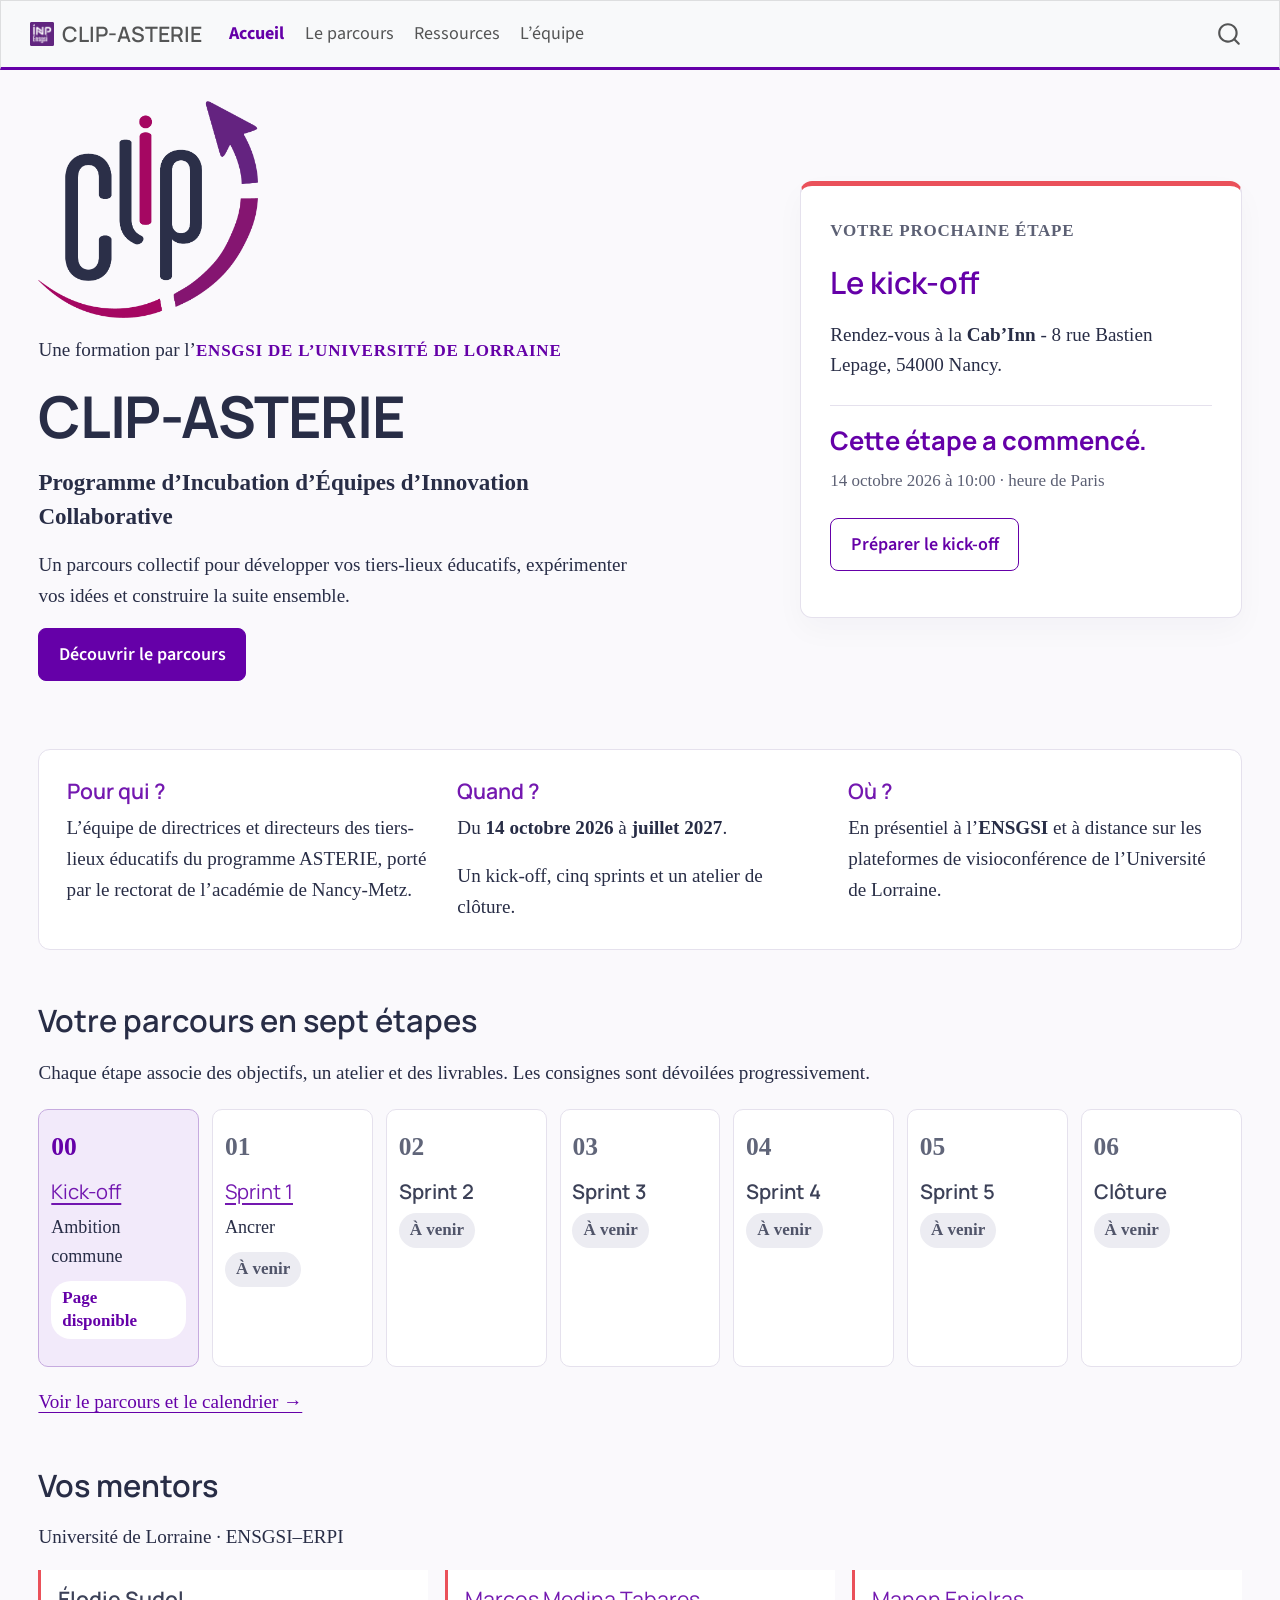
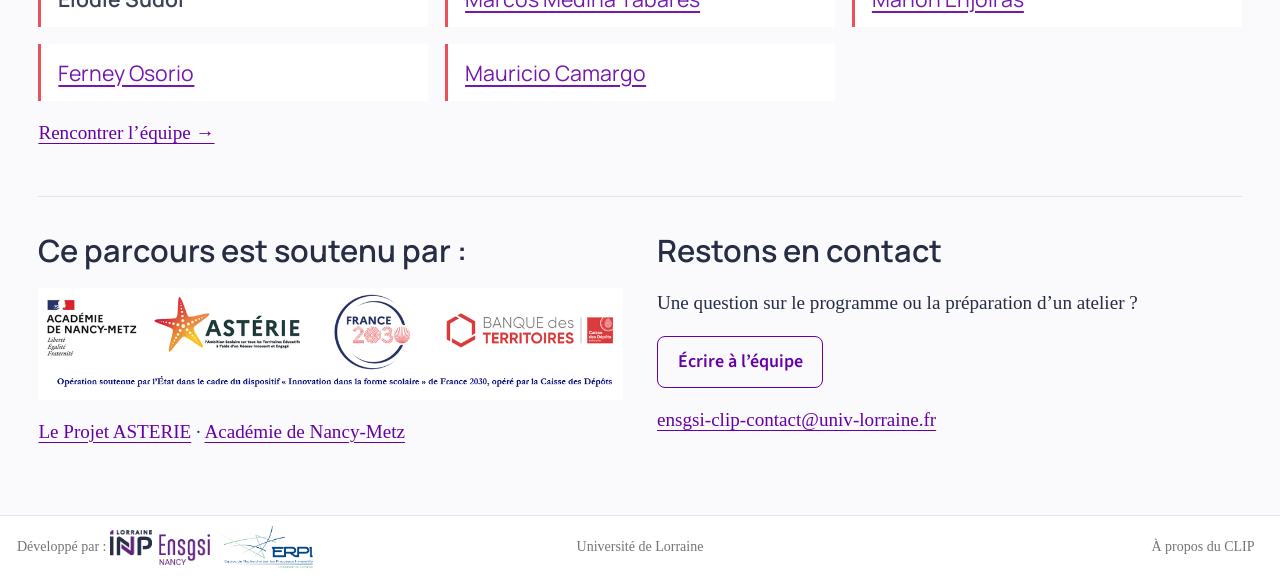
==== commit ebdd1c13: "Adjusting texts" ====
--- a/docs/index.html
+++ b/docs/index.html
@@ -182,7 +182,7 @@
 <p><span class="clip-step">00</span></p>
 <section id="kick-off" class="level3">
 <h3 data-anchor-id="kick-off"><a href="./parcours/kickoff.html">Kick-off</a></h3>
-<p>Lancement</p>
+<p>Ambition commune</p>
 <p><span class="clip-status">Page disponible</span></p>
 </section>
 </div>
@@ -190,7 +190,7 @@
 <p><span class="clip-step">01</span></p>
 <section id="sprint-1" class="level3">
 <h3 data-anchor-id="sprint-1"><a href="./parcours/sprint1.html">Sprint 1</a></h3>
-<p>Tests &amp; pivot</p>
+<p>Ancrer</p>
 <p><span class="clip-status">À venir</span></p>
 </section>
 </div>
@@ -676,7 +676,7 @@
 <footer class="footer">
   <div class="nav-footer">
     <div class="nav-footer-left">
-<p>Développé par : <a href="https://www.ensgsi.univ-lorraine.fr/"><img src="./assets/images/logo-ensgsi.png" class="img-fluid" alt="ENSGSI" width="100"></a></p>
+<p>Développé par : <a href="https://www.ensgsi.univ-lorraine.fr/"><img src="./assets/images/logo-ensgsi.png" class="img-fluid" alt="ENSGSI" width="100"></a> <a href="https://erpi.univ-lorraine.fr/"><img src="./assets/images/logo-erpi.png" class="img-fluid" alt="ERPI" width="100"></a></p>
 </div>   
     <div class="nav-footer-center">
       <ul class="footer-items list-unstyled">
--- a/docs/assets/styles.css
+++ b/docs/assets/styles.css
@@ -103,3 +103,21 @@
 @media (max-width: 400px) {
   .clip-mentors { grid-template-columns: 1fr; }
 }
+
+.callout,
+.callout.callout-style-default .callout-body,
+.callout.callout-style-simple .callout-body,
+.callout .callout-body-container {
+  font-family: "Source Sans 3", "Segoe UI", Arial, sans-serif;
+  font-size: 1.125rem;
+  line-height: 1.6;
+}
+
+/* Callout titles: match the website headings */
+.callout .callout-header,
+.callout .callout-title-container {
+  font-family: "Manrope", "Segoe UI", Arial, sans-serif;
+  font-size: 1.125rem;
+  font-weight: 600;
+  line-height: 1.4;
+}
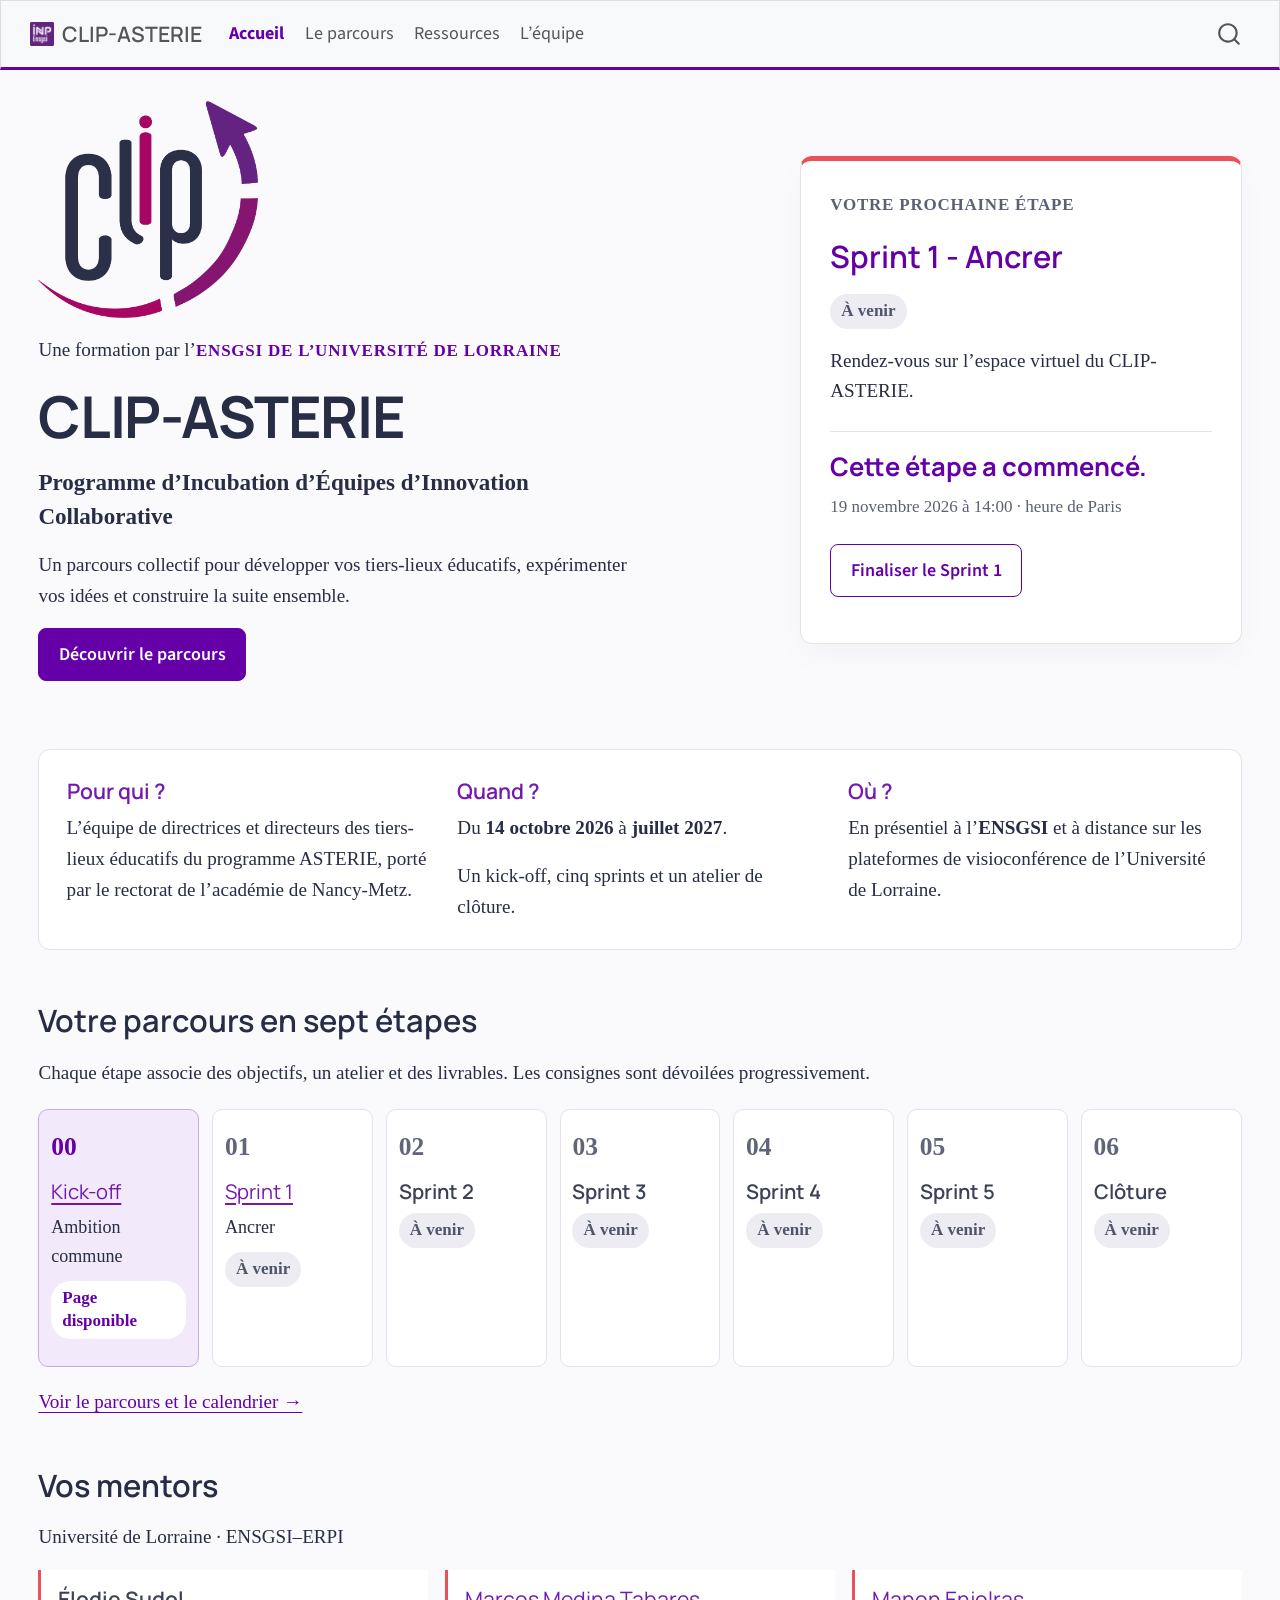
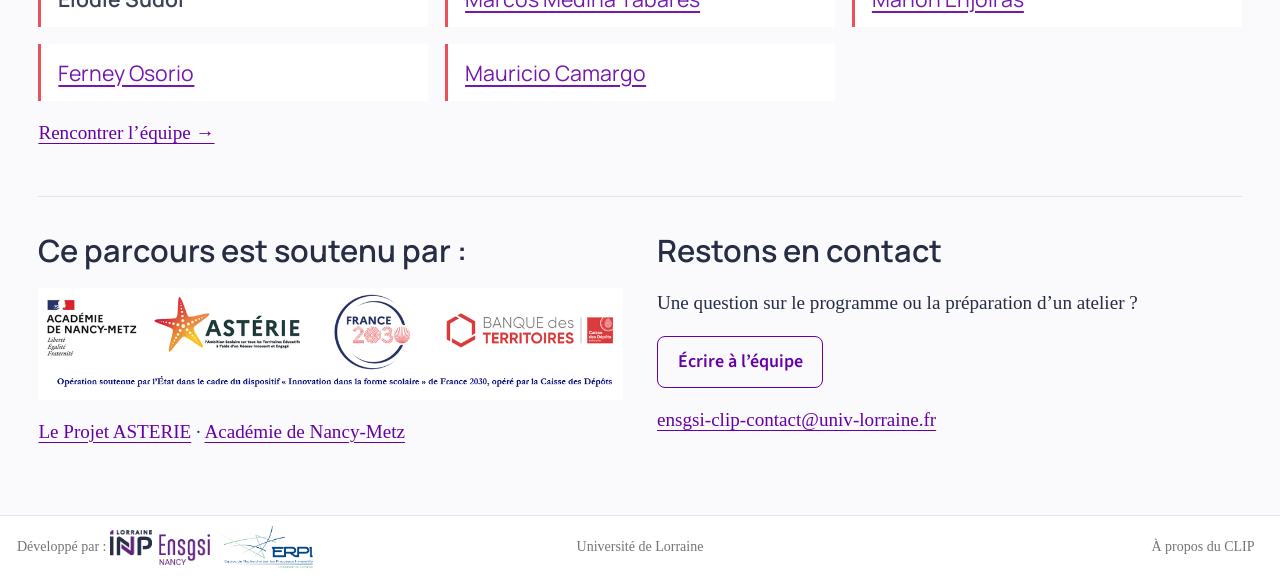
==== commit 049a27aa: "Timer Sprint 1" ====
--- a/docs/index.html
+++ b/docs/index.html
@@ -144,10 +144,11 @@
 </div>
 <div class="clip-next">
 <p><span class="clip-eyebrow">Votre prochaine étape</span></p>
-<section id="le-kick-off" class="level2">
-<h2 data-anchor-id="le-kick-off">Le kick-off</h2>
-<p>Rendez-vous à la <strong>Cab’Inn</strong> - 8 rue Bastien Lepage, 54000 Nancy.</p>
-<div class="clip-countdown" data-deadline="2026-10-14T10:00:00+02:00" data-timezone="Europe/Paris">
+<section id="sprint-1---ancrer" class="level2">
+<h2 data-anchor-id="sprint-1---ancrer">Sprint 1 - Ancrer</h2>
+<p><span class="clip-status">À venir</span></p>
+<p>Rendez-vous sur l’espace virtuel du CLIP-ASTERIE.</p>
+<div class="clip-countdown" data-deadline="2026-11-19T15:00:00+02:00" data-timezone="Europe/Paris">
 <div class="clip-countdown-value" role="timer" aria-live="off" aria-label="Temps restant avant la prochaine étape">
 Date à confirmer
 </div>
@@ -155,7 +156,7 @@
 </p>
 <p><noscript>Consultez la page de l’étape pour connaître sa date.</noscript></p>
 </div>
-<p><a href="./parcours/kickoff.html" class="btn btn-outline-primary">Préparer le kick-off</a></p>
+<p><a href="./parcours/sprint1.html" class="btn btn-outline-primary">Finaliser le Sprint 1</a></p>
 </section>
 </div>
 </div>
--- a/docs/assets/styles.css
+++ b/docs/assets/styles.css
@@ -120,4 +120,30 @@
   font-size: 1.125rem;
   font-weight: 600;
   line-height: 1.4;
+}
+
+/* Blockquotes throughout the website */
+blockquote {
+  font-family: "Source Sans 3", "Segoe UI", Arial, sans-serif;
+  font-size: 1.125rem;
+  line-height: 1.6;
+  font-style: normal;
+  color: var(--clip-ink);
+  background: var(--clip-soft);
+  border-left: 4px solid var(--clip-purple);
+  padding: 1rem 1.25rem;
+  margin: 1.25rem 0;
+  border-radius: 0 8px 8px 0;
+}
+
+blockquote > :last-child {
+  margin-bottom: 0;
+}
+
+/* Inside callouts: reduce the visual layering */
+.callout blockquote {
+  font-size: inherit;
+  background: transparent;
+  padding: .5rem 1rem;
+  margin: 1rem 0;
 }
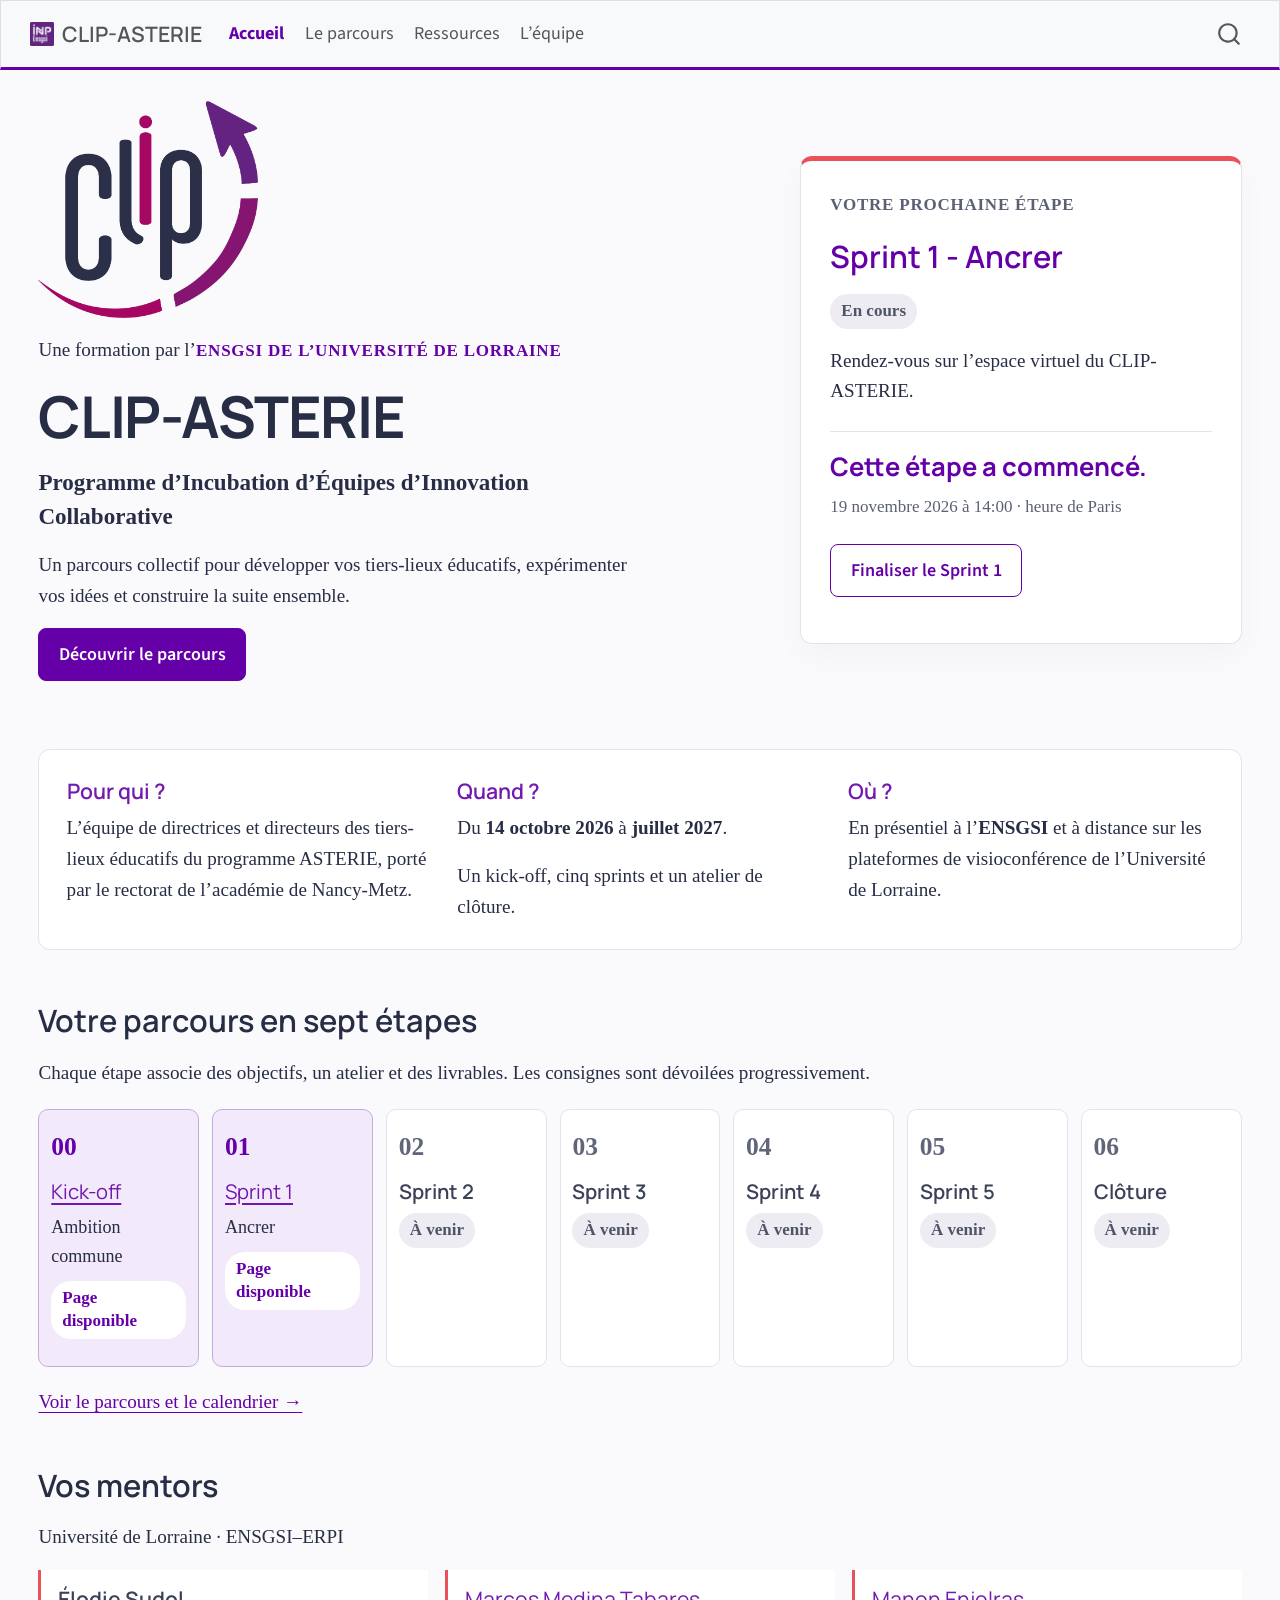
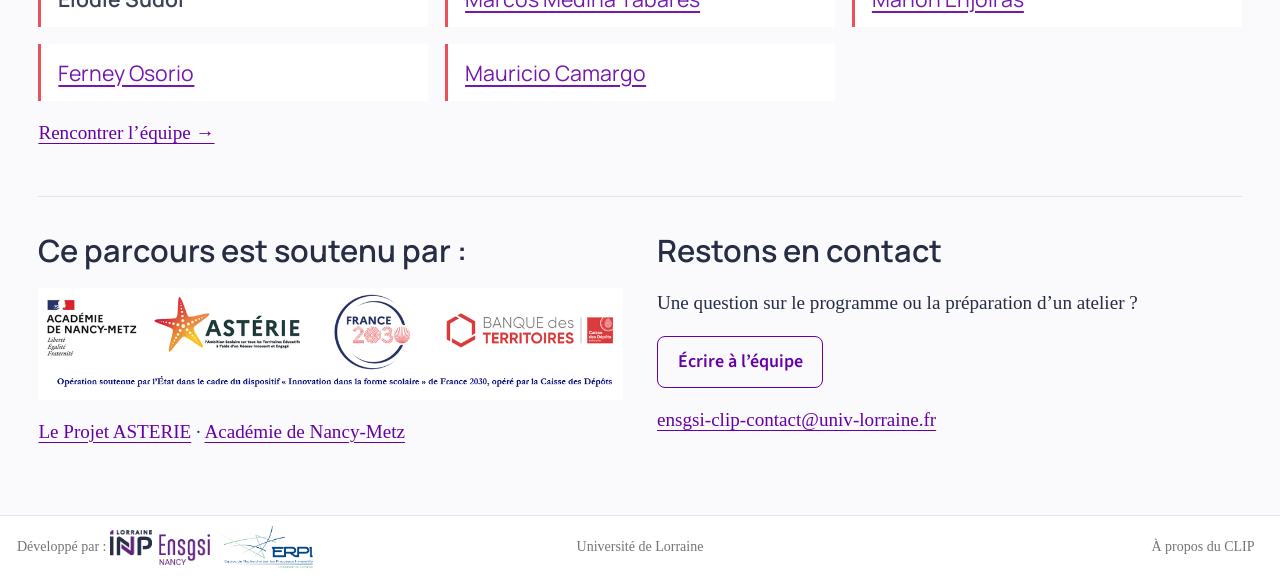
==== commit f9f4c344: "Updating sprint 1 - activité 1" ====
--- a/docs/index.html
+++ b/docs/index.html
@@ -146,7 +146,7 @@
 <p><span class="clip-eyebrow">Votre prochaine étape</span></p>
 <section id="sprint-1---ancrer" class="level2">
 <h2 data-anchor-id="sprint-1---ancrer">Sprint 1 - Ancrer</h2>
-<p><span class="clip-status">À venir</span></p>
+<p><span class="clip-status">En cours</span></p>
 <p>Rendez-vous sur l’espace virtuel du CLIP-ASTERIE.</p>
 <div class="clip-countdown" data-deadline="2026-11-19T15:00:00+02:00" data-timezone="Europe/Paris">
 <div class="clip-countdown-value" role="timer" aria-live="off" aria-label="Temps restant avant la prochaine étape">
@@ -187,12 +187,12 @@
 <p><span class="clip-status">Page disponible</span></p>
 </section>
 </div>
-<div class="clip-stage">
+<div class="clip-stage clip-stage-open">
 <p><span class="clip-step">01</span></p>
 <section id="sprint-1" class="level3">
 <h3 data-anchor-id="sprint-1"><a href="./parcours/sprint1.html">Sprint 1</a></h3>
 <p>Ancrer</p>
-<p><span class="clip-status">À venir</span></p>
+<p><span class="clip-status">Page disponible</span></p>
 </section>
 </div>
 <div class="clip-stage">
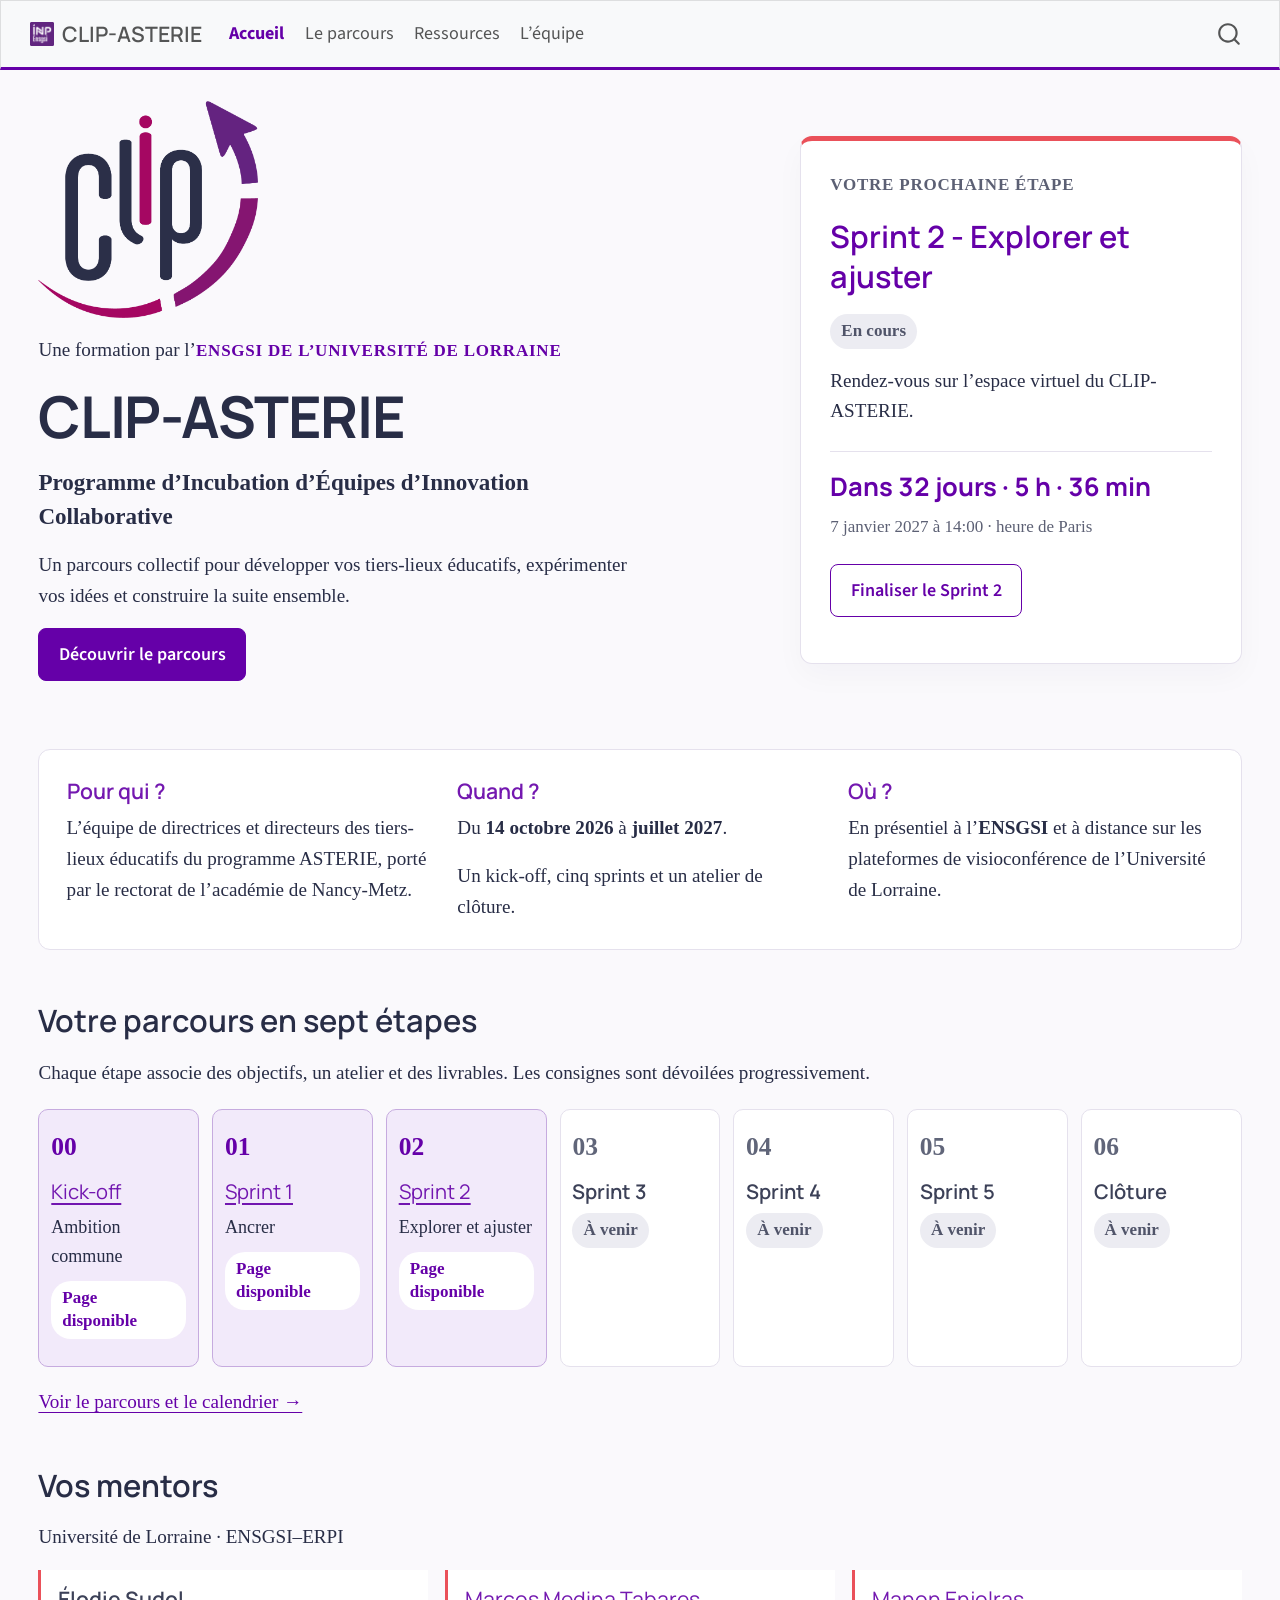
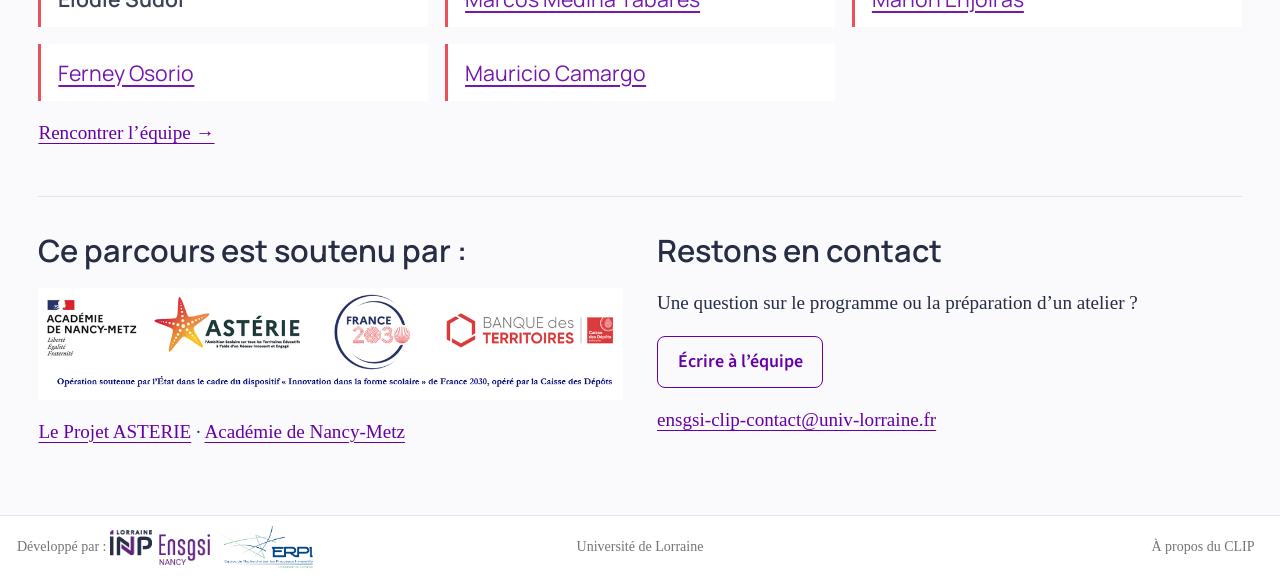
==== commit c01fe0c0: "Adding Sprint 2" ====
--- a/docs/index.html
+++ b/docs/index.html
@@ -144,11 +144,11 @@
 </div>
 <div class="clip-next">
 <p><span class="clip-eyebrow">Votre prochaine étape</span></p>
-<section id="sprint-1---ancrer" class="level2">
-<h2 data-anchor-id="sprint-1---ancrer">Sprint 1 - Ancrer</h2>
+<section id="sprint-2---explorer-et-ajuster" class="level2">
+<h2 data-anchor-id="sprint-2---explorer-et-ajuster">Sprint 2 - Explorer et ajuster</h2>
 <p><span class="clip-status">En cours</span></p>
 <p>Rendez-vous sur l’espace virtuel du CLIP-ASTERIE.</p>
-<div class="clip-countdown" data-deadline="2026-11-19T15:00:00+02:00" data-timezone="Europe/Paris">
+<div class="clip-countdown" data-deadline="2027-01-07T14:00:00+01:00" data-timezone="Europe/Paris">
 <div class="clip-countdown-value" role="timer" aria-live="off" aria-label="Temps restant avant la prochaine étape">
 Date à confirmer
 </div>
@@ -156,7 +156,7 @@
 </p>
 <p><noscript>Consultez la page de l’étape pour connaître sa date.</noscript></p>
 </div>
-<p><a href="./parcours/sprint1.html" class="btn btn-outline-primary">Finaliser le Sprint 1</a></p>
+<p><a href="./parcours/sprint2.html" class="btn btn-outline-primary">Finaliser le Sprint 2</a></p>
 </section>
 </div>
 </div>
@@ -195,11 +195,12 @@
 <p><span class="clip-status">Page disponible</span></p>
 </section>
 </div>
-<div class="clip-stage">
+<div class="clip-stage clip-stage-open">
 <p><span class="clip-step">02</span></p>
 <section id="sprint-2" class="level3">
-<h3 data-anchor-id="sprint-2">Sprint 2</h3>
-<p><span class="clip-status">À venir</span></p>
+<h3 data-anchor-id="sprint-2"><a href="./parcours/sprint2.html">Sprint 2</a></h3>
+<p>Explorer et ajuster</p>
+<p><span class="clip-status">Page disponible</span></p>
 </section>
 </div>
 <div class="clip-stage">
